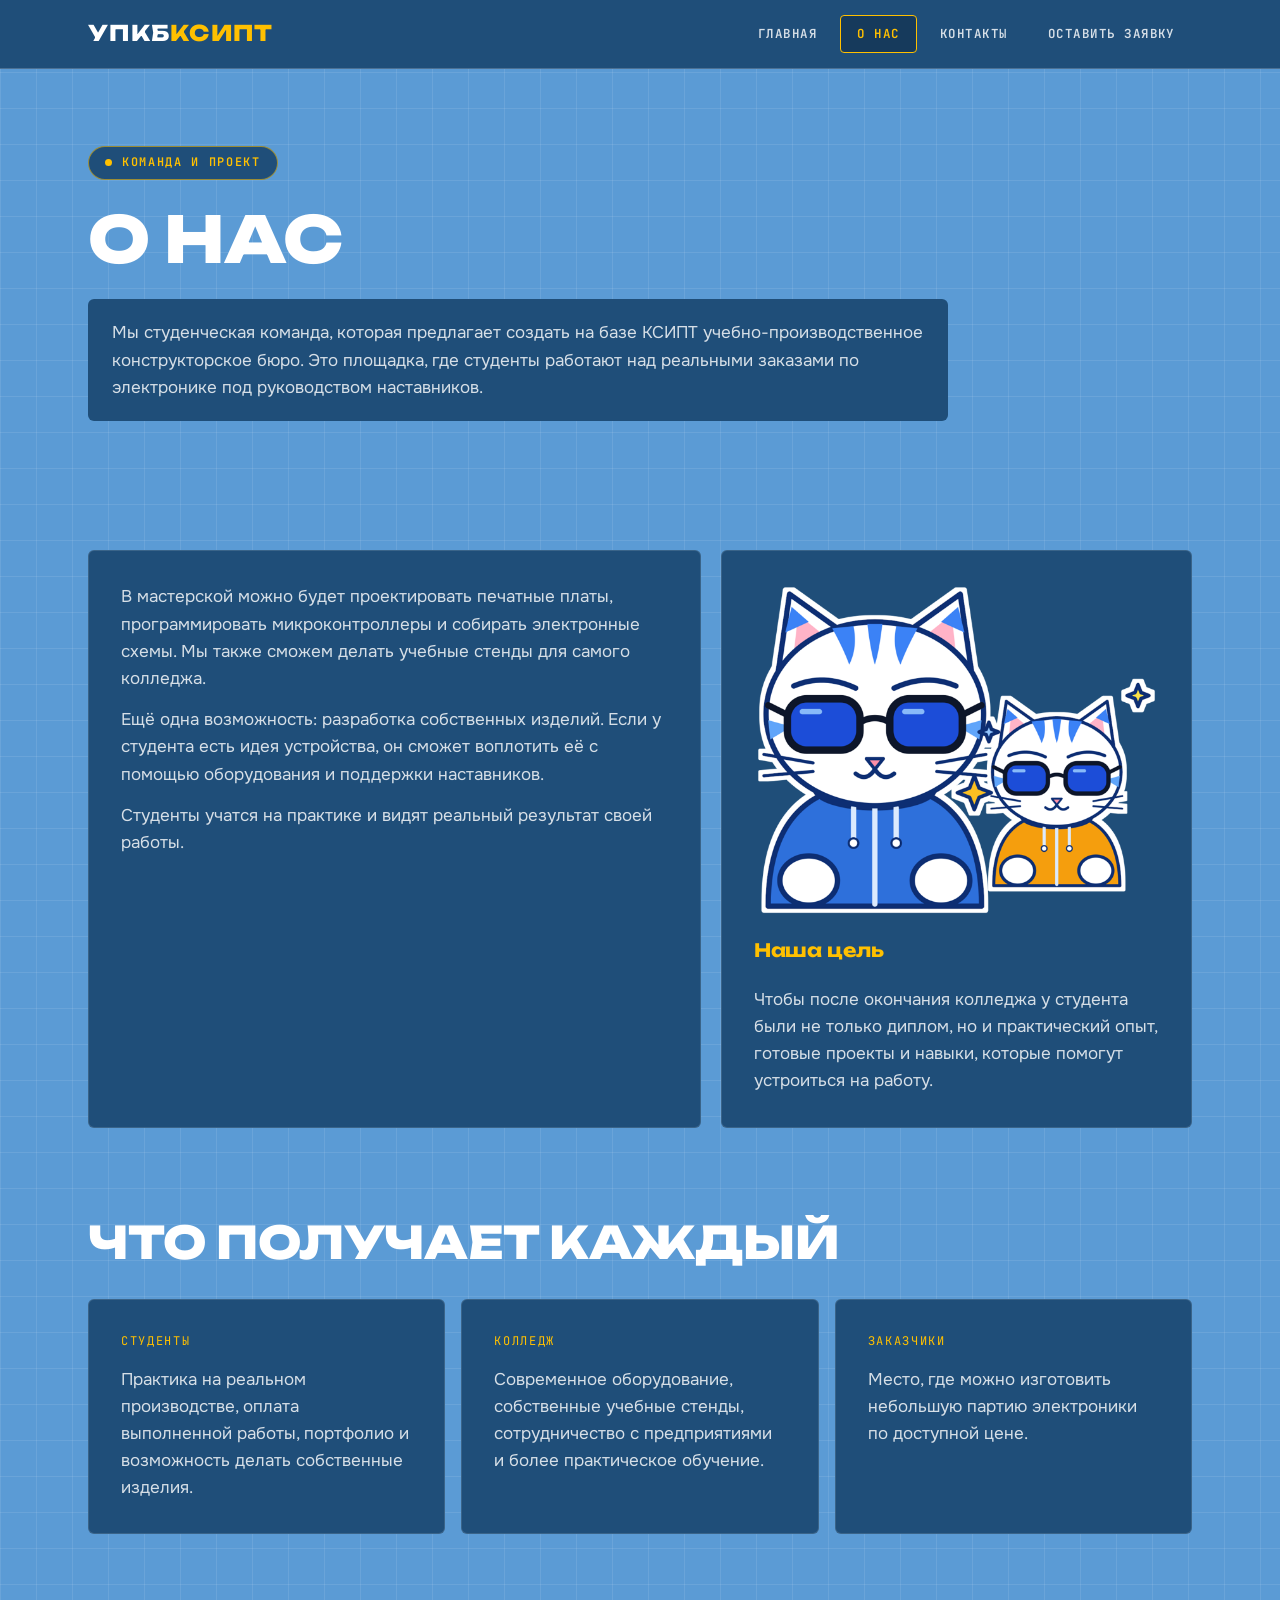
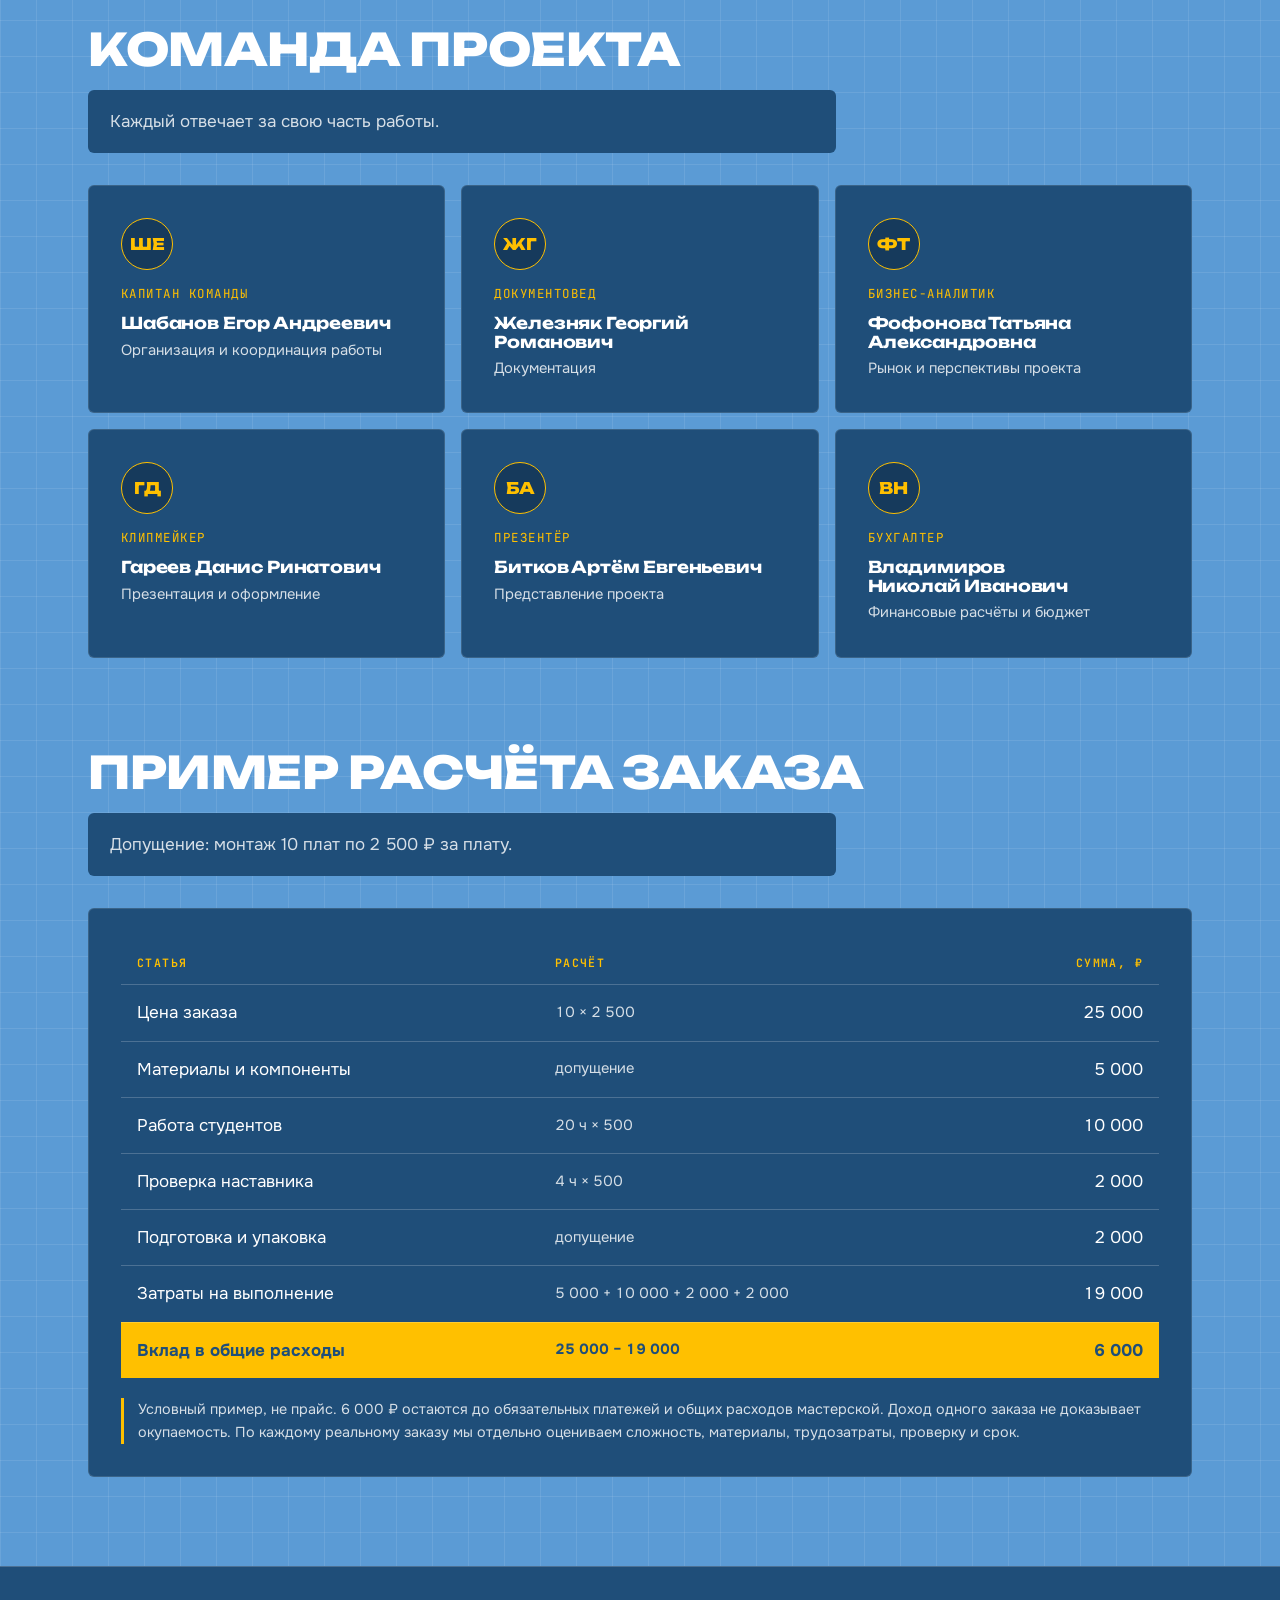
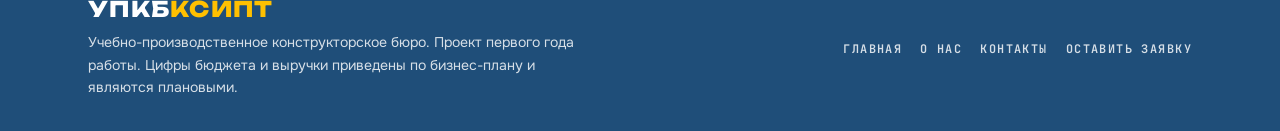
==== about.html @ 0b903f5f "maintrance" ====
<!doctype html>
<html lang="ru"><head><meta charset="utf-8"><meta name="viewport" content="width=device-width,initial-scale=1,viewport-fit=cover">
<title>О нас — УПКБ КСИПТ</title>
<meta name="description" content="Команда и цели учебно-производственного конструкторского бюро.">
<meta name="theme-color" content="#1F4E79">
<link rel="preconnect" href="https://fonts.googleapis.com"><link rel="preconnect" href="https://fonts.gstatic.com" crossorigin><link rel="stylesheet" href="https://fonts.googleapis.com/css2?family=JetBrains+Mono:wght@500;600;700&family=Onest:wght@400;500;600&family=Unbounded:wght@700;800&display=swap&subset=cyrillic">
<link rel="stylesheet" href="style.css">
</head><body>

<header class="site-header">
  <div class="wrap">
    <a class="logo" href="index.html" aria-label="УПКБ КСИПТ">УПКБ<span>КСИПТ</span></a>
    <button class="menu-btn" type="button" aria-expanded="false" aria-controls="nav">Меню</button>
    <nav class="nav" id="nav" aria-label="Основное меню">
      <a href="index.html">Главная</a><a href="about.html" aria-current="page">О нас</a><a href="contacts.html">Контакты</a><a href="apply.html">Оставить заявку</a>
    </nav>
  </div>
</header>
<main>
<section class="page-head"><div class="wrap"><div class="stack">
  <span class="tag">Команда и проект</span><h1>О нас</h1><p>Мы студенческая команда, которая предлагает создать на базе КСИПТ учебно-производственное конструкторское бюро. Это площадка, где студенты работают над реальными заказами по электронике под руководством наставников.</p></div></div></section>

<section class="section"><div class="wrap"><div class="split">
  <div class="panel prose"><p>В мастерской можно будет проектировать печатные платы, программировать микроконтроллеры и собирать электронные схемы. Мы также сможем делать учебные стенды для самого колледжа.</p><p>Ещё одна возможность: разработка собственных изделий. Если у студента есть идея устройства, он сможет воплотить её с помощью оборудования и поддержки наставников.</p><p>Студенты учатся на практике и видят реальный результат своей работы.</p></div>
  <div class="panel stack"><img src="assets/img/cat-team.png" alt="Два котика — команда" loading="lazy" decoding="async"><h3 class="gold">Наша цель</h3><p>Чтобы после окончания колледжа у студента были не только диплом, но и практический опыт, готовые проекты и навыки, которые помогут устроиться на работу.</p></div>
</div></div></section>


<section class="section" id="benefits">
  <div class="wrap">
    <div class="sec-head"><h2>Что получает каждый</h2></div>
    <div class="grid4 grid3">
  <article class="panel card"><span class="idx">СТУДЕНТЫ</span><p>Практика на реальном производстве, оплата выполненной работы, портфолио и возможность делать собственные изделия.</p></article>
  <article class="panel card"><span class="idx">КОЛЛЕДЖ</span><p>Современное оборудование, собственные учебные стенды, сотрудничество с предприятиями и более практическое обучение.</p></article>
  <article class="panel card"><span class="idx">ЗАКАЗЧИКИ</span><p>Место, где можно изготовить небольшую партию электроники по доступной цене.</p></article></div>
  </div>
</section>


<section class="section" id="team">
  <div class="wrap">
    <div class="sec-head"><h2>Команда проекта</h2><p>Каждый отвечает за свою часть работы.</p></div>
    <div class="team">
  <article class="panel member"><div class="avatar" aria-hidden="true">ШЕ</div><span class="mono role">Капитан команды</span><h3>Шабанов Егор Андреевич</h3><p>Организация и координация работы</p></article>
  <article class="panel member"><div class="avatar" aria-hidden="true">ЖГ</div><span class="mono role">Документовед</span><h3>Железняк Георгий Романович</h3><p>Документация</p></article>
  <article class="panel member"><div class="avatar" aria-hidden="true">ФТ</div><span class="mono role">Бизнес-аналитик</span><h3>Фофонова Татьяна Александровна</h3><p>Рынок и перспективы проекта</p></article>
  <article class="panel member"><div class="avatar" aria-hidden="true">ГД</div><span class="mono role">Клипмейкер</span><h3>Гареев Данис Ринатович</h3><p>Презентация и оформление</p></article>
  <article class="panel member"><div class="avatar" aria-hidden="true">БА</div><span class="mono role">Презентёр</span><h3>Битков Артём Евгеньевич</h3><p>Представление проекта</p></article>
  <article class="panel member"><div class="avatar" aria-hidden="true">ВН</div><span class="mono role">Бухгалтер</span><h3>Владимиров Николай Иванович</h3><p>Финансовые расчёты и бюджет</p></article></div>
  </div>
</section>


<section class="section" id="calc">
  <div class="wrap">
    <div class="sec-head"><h2>Пример расчёта заказа</h2><p>Допущение: монтаж 10 плат по 2 500 ₽ за плату.</p></div>
    
  <div class="panel">
    <div class="table-wrap"><table>
      <thead><tr><th>Статья</th><th>Расчёт</th><th>Сумма, ₽</th></tr></thead>
      <tbody><tr><td>Цена заказа</td><td>10 × 2 500</td><td>25 000</td></tr><tr><td>Материалы и компоненты</td><td>допущение</td><td>5 000</td></tr><tr><td>Работа студентов</td><td>20 ч × 500</td><td>10 000</td></tr><tr><td>Проверка наставника</td><td>4 ч × 500</td><td>2 000</td></tr><tr><td>Подготовка и упаковка</td><td>допущение</td><td>2 000</td></tr><tr><td>Затраты на выполнение</td><td>5 000 + 10 000 + 2 000 + 2 000</td><td>19 000</td></tr>
      <tr class="sum"><td>Вклад в общие расходы</td><td>25 000 − 19 000</td><td>6 000</td></tr></tbody>
    </table></div>
    <p class="note" style="margin-top:20px">Условный пример, не прайс. 6 000 ₽ остаются до обязательных платежей и общих расходов мастерской. Доход одного заказа не доказывает окупаемость. По каждому реальному заказу мы отдельно оцениваем сложность, материалы, трудозатраты, проверку и срок.</p>
  </div>
  </div>
</section>
</main>
<footer class="site-footer">
  <div class="wrap">
    <div class="stack" style="gap:10px">
      <a class="logo" href="index.html">УПКБ<span>КСИПТ</span></a>
      <p>Учебно-производственное конструкторское бюро. Проект первого года работы. Цифры бюджета и выручки приведены по бизнес-плану и являются плановыми.</p>
    </div>
    <nav aria-label="Меню в подвале"><a href="index.html">Главная</a><a href="about.html">О нас</a><a href="contacts.html">Контакты</a><a href="apply.html">Оставить заявку</a></nav>
  </div>
</footer>
<script src="main.js" defer></script>
</body></html>
---- style.css ----
/* Layout: «монтажная плата» — голубое поле с сеткой дорожек, тёмно-синие панели-блоки, жёлтые цифры и тезисы */
:root {
  --bg: #5B9BD5;
  --panel: #1F4E79;
  --panel-deep: #163a5c;
  --text: #FFFFFF;
  --accent: #FFC000;
  --line: rgba(255, 255, 255, 0.2);
  --trace: rgba(255, 255, 255, 0.09);
  --soft: rgba(255, 255, 255, 0.82);
  --font-display: "Unbounded", "Arial Black", system-ui, sans-serif;
  --font-body: "Onest", system-ui, -apple-system, "Segoe UI", Arial, sans-serif;
  --font-mono: "JetBrains Mono", ui-monospace, "SFMono-Regular", Consolas, monospace;
  --gutter: clamp(16px, 4vw, 48px);
  --radius: 6px;
  color-scheme: light;
}

* { box-sizing: border-box; }
html { scroll-behavior: smooth; }
body {
  margin: 0;
  background-color: var(--bg);
  background-image:
    linear-gradient(var(--trace) 1px, transparent 1px),
    linear-gradient(90deg, var(--trace) 1px, transparent 1px);
  background-size: 36px 36px;
  color: var(--text);
  font: 400 17px/1.6 var(--font-body);
  -webkit-font-smoothing: antialiased;
}
img { max-width: 100%; display: block; }
a { color: inherit; }
h1, h2, h3, p { margin: 0; }
h1, h2, h3 { font-family: var(--font-display); text-wrap: balance; line-height: 1.12; letter-spacing: -0.01em; }
:focus-visible { outline: 3px solid var(--accent); outline-offset: 3px; }

.wrap { width: 100%; max-width: 1200px; margin-inline: auto; padding-inline: var(--gutter); }
.section { padding-block: clamp(48px, 7vw, 96px); }
.section + .section { padding-top: 0; }
.stack { display: flex; flex-direction: column; gap: 24px; min-width: 0; }

/* ---------- header ---------- */
.site-header {
  position: sticky; top: env(safe-area-inset-top, 0px); z-index: 50;
  background: var(--panel);
  border-bottom: 1px solid var(--line);
}
.site-header .wrap { display: flex; align-items: center; justify-content: space-between; gap: 16px; min-height: 68px; }
.logo { font: 800 1.35rem/1 var(--font-display); letter-spacing: 0.06em; text-decoration: none; white-space: nowrap; }
.logo span { color: var(--accent); }
.nav { display: flex; gap: 6px; align-items: center; }
.nav a {
  font: 600 0.78rem/1 var(--font-mono); letter-spacing: 0.12em; text-transform: uppercase;
  text-decoration: none; padding: 12px 16px; border: 1px solid transparent; border-radius: 4px;
  color: var(--soft); transition: background .15s, color .15s;
}
.nav a:hover { color: var(--text); background: rgba(255, 255, 255, 0.1); }
.nav a[aria-current="page"] { color: var(--accent); border-color: var(--accent); background: var(--panel-deep); }
.menu-btn {
  display: none; font: 600 0.78rem/1 var(--font-mono); letter-spacing: 0.12em; text-transform: uppercase;
  color: var(--text); background: transparent; border: 1px solid var(--line); border-radius: 4px; padding: 12px 14px; cursor: pointer;
}

/* ---------- shared bits ---------- */
.tag {
  display: inline-flex; align-items: center; gap: 10px; align-self: flex-start;
  font: 600 0.74rem/1 var(--font-mono); letter-spacing: 0.14em; text-transform: uppercase;
  color: var(--accent); background: var(--panel); border: 1px solid rgba(255, 192, 0, 0.55);
  padding: 10px 16px; border-radius: 999px;
}
.tag::before { content: ""; width: 7px; height: 7px; border-radius: 50%; background: var(--accent); }
.sec-head { display: flex; flex-direction: column; gap: 16px; margin-bottom: 32px; max-width: 820px; }
.sec-head h2 { font-size: clamp(1.7rem, 3.6vw, 2.8rem); font-weight: 800; text-transform: uppercase; }
.sec-head p { background: var(--panel); padding: 18px 22px; border-radius: var(--radius); color: var(--soft); max-width: 68ch; }
.panel { background: var(--panel); border: 1px solid rgba(255, 255, 255, 0.12); border-radius: var(--radius); padding: clamp(20px, 3vw, 32px); min-width: 0; }
.panel h3 { font-size: 1.15rem; font-weight: 700; }
.panel p { color: var(--soft); }
.gold { color: var(--accent); }
.num { font-family: var(--font-display); font-weight: 800; color: var(--accent); font-variant-numeric: tabular-nums; line-height: 1; }
.mono { font-family: var(--font-mono); font-size: 0.78rem; letter-spacing: 0.12em; text-transform: uppercase; }
.note { font-size: 0.9rem; color: var(--soft); border-left: 3px solid var(--accent); padding-left: 14px; }

.btn {
  display: inline-flex; align-items: center; justify-content: center;
  font: 700 0.8rem/1 var(--font-mono); letter-spacing: 0.14em; text-transform: uppercase; text-decoration: none;
  padding: 18px 26px; border-radius: 4px; border: 1px solid var(--accent); cursor: pointer;
  transition: transform .15s, background .15s, color .15s;
}
.btn-primary { background: var(--accent); color: var(--panel); }
.btn-primary:hover { transform: translateY(-2px); background: #ffd24d; }
.btn-ghost { background: var(--panel); color: var(--text); border-color: var(--line); }
.btn-ghost:hover { border-color: var(--accent); color: var(--accent); }
.btns { display: flex; flex-wrap: wrap; gap: 14px; }

/* ---------- hero ---------- */
.hero { position: relative; isolation: isolate; overflow: hidden; background: var(--panel); border-bottom: 1px solid var(--line); }
.hero::before {
  content: ""; position: absolute; inset: 0; z-index: -2;
  background: url("assets/img/hero.jpg") center / cover no-repeat;
  transform: scale(1.32); transform-origin: 0 55%;
}
.hero::after {
  content: ""; position: absolute; inset: 0; z-index: -1;
  background: linear-gradient(90deg, rgba(31, 78, 121, 0.96) 0%, rgba(31, 78, 121, 0.86) 34%, rgba(31, 78, 121, 0.15) 60%, rgba(31, 78, 121, 0) 100%);
}
.hero .wrap { padding-block: clamp(56px, 8vw, 110px); }
.hero-copy { display: flex; flex-direction: column; gap: 24px; max-width: 560px; min-width: 0; }
.hero h1 { font-size: clamp(2.3rem, 4.8vw, 4.1rem); font-weight: 800; text-transform: uppercase; }
.hero h1 em { display: block; font-style: normal; color: var(--accent); font-size: 0.72em; margin-top: 6px; }
.hero .lead { color: var(--soft); font-size: 1.04rem; }
.chips { display: flex; flex-wrap: wrap; gap: 8px; }
.chip { font: 600 0.72rem/1 var(--font-mono); letter-spacing: 0.1em; text-transform: uppercase; padding: 10px 14px; border: 1px solid var(--line); border-radius: 4px; background: rgba(22, 58, 92, 0.7); }
.chip:first-child { border-color: var(--accent); color: var(--accent); }
.hero .note { background: rgba(22, 58, 92, 0.75); padding: 10px 14px; }

/* ---------- facts ---------- */
.facts { display: grid; grid-template-columns: repeat(4, 1fr); gap: 16px; }
.fact { display: flex; flex-direction: column; gap: 10px; }
.fact .num { font-size: clamp(1.5rem, 2.6vw, 2.2rem); }
.fact .unit { font: 600 0.78rem var(--font-mono); letter-spacing: 0.12em; text-transform: uppercase; color: var(--accent); }
.fact p { font-size: 0.92rem; }

/* ---------- why ---------- */
.two { display: grid; grid-template-columns: 1fr 1fr; gap: 20px; }
.who { position: relative; display: flex; flex-direction: column; gap: 18px; }
.who .mono { color: var(--accent); }
.who ul, .list { list-style: none; margin: 0; padding: 0; display: flex; flex-direction: column; gap: 10px; }
.who li, .list li { position: relative; padding-left: 26px; color: var(--soft); }
.who li::before, .list li::before { content: ""; position: absolute; left: 0; top: 0.62em; width: 12px; height: 2px; background: var(--accent); }
.who img { position: absolute; right: 12px; top: 12px; width: 120px; opacity: 0.95; }
.who .big { font-size: clamp(1.8rem, 3.2vw, 2.6rem); }
.who .big-note { font-size: 0.85rem; color: var(--soft); margin-top: -8px; max-width: 28ch; }

/* ---------- cards grids ---------- */
.grid4 { display: grid; grid-template-columns: repeat(4, 1fr); gap: 16px; }
.card { display: flex; flex-direction: column; gap: 14px; }
.card img { width: 110px; height: 96px; object-fit: contain; object-position: left center; }
.card h3 { text-transform: uppercase; font-size: 1rem; }
.card .idx { font-family: var(--font-mono); font-size: 0.75rem; letter-spacing: 0.14em; color: var(--accent); }

/* ---------- base ---------- */
.split { display: grid; grid-template-columns: 1.3fr 1fr; gap: 20px; align-items: stretch; }
.split-form { grid-template-columns: 1.5fr 1fr; }
.grid3 { grid-template-columns: repeat(3, 1fr); }
.base-media { display: flex; flex-direction: column; gap: 16px; justify-content: space-between; }
.base-media img { width: min(220px, 100%); margin-inline: auto; }
.check { background: var(--accent); color: var(--panel); border-radius: var(--radius); padding: 18px 22px; font-weight: 600; }
.eq { display: flex; flex-wrap: wrap; gap: 8px; }
.eq span { font: 500 0.78rem var(--font-mono); padding: 8px 12px; border: 1px solid var(--line); border-radius: 4px; background: var(--panel-deep); }

/* ---------- timeline ---------- */
.months { display: grid; grid-template-columns: repeat(12, 1fr); gap: 4px; margin-bottom: 8px; }
.months span { height: 28px; border-radius: 3px; display: grid; place-items: center; font: 600 0.7rem var(--font-mono); }
.months .p1 { background: var(--panel); color: var(--soft); border: 1px solid var(--line); }
.months .p2 { background: #fff; color: var(--panel); }
.months .p3 { background: var(--accent); color: var(--panel); }
.months .p4 { background: var(--panel-deep); color: var(--accent); border: 1px solid var(--accent); }
.phases { display: grid; grid-template-columns: repeat(4, 1fr); gap: 16px; margin-top: 20px; }
.phase { display: flex; flex-direction: column; gap: 10px; border-top: 4px solid var(--line); }
.phase.p1 { border-top-color: #fff; } .phase.p2 { border-top-color: #fff; } .phase.p3 { border-top-color: var(--accent); } .phase.p4 { border-top-color: var(--accent); }
.phase .m { font: 700 0.78rem var(--font-mono); letter-spacing: 0.1em; text-transform: uppercase; color: var(--accent); }
.phase h3 { text-transform: uppercase; font-size: 1.05rem; }

/* ---------- budget ---------- */
.bar { display: flex; width: 100%; height: 56px; border-radius: 4px; overflow: hidden; gap: 4px; }
.bar > div { display: flex; align-items: center; padding-inline: 16px; font: 700 0.85rem var(--font-mono); white-space: nowrap; overflow: hidden; }
.bar .b1 { background: var(--accent); color: var(--panel); }
.bar .b2 { background: #fff; color: var(--panel); }
.legend { display: flex; flex-wrap: wrap; gap: 24px; }
.legend div { display: flex; align-items: center; gap: 10px; color: var(--soft); }
.legend i { width: 14px; height: 14px; border-radius: 3px; display: inline-block; }
.legend .b1 { background: var(--accent); } .legend .b2 { background: #fff; }
.total { font-size: clamp(2.1rem, 5vw, 3.8rem); }
.row-media { display: grid; grid-template-columns: 1fr auto; gap: 24px; align-items: center; }
.row-media img { width: clamp(120px, 18vw, 200px); }

/* ---------- closing ---------- */
.closing { display: grid; grid-template-columns: 1.4fr 1fr; gap: 24px; align-items: center; }
.closing h2 { font-size: clamp(1.5rem, 3vw, 2.3rem); text-transform: uppercase; }
.trio { display: grid; grid-template-columns: repeat(3, 1fr); gap: 12px; margin-block: 8px; }
.trio b { display: block; color: var(--accent); font: 700 0.78rem var(--font-mono); letter-spacing: 0.12em; text-transform: uppercase; margin-bottom: 6px; }
.closing img { width: min(240px, 60%); margin-inline: auto; }

/* ---------- inner pages ---------- */
.page-head { padding-block: clamp(40px, 6vw, 80px) 40px; }
.page-head .stack { max-width: 860px; }
.page-head h1 { font-size: clamp(2.2rem, 5vw, 4rem); font-weight: 800; text-transform: uppercase; }
.page-head p { background: var(--panel); padding: 20px 24px; border-radius: var(--radius); color: var(--soft); }
.prose { display: flex; flex-direction: column; gap: 14px; }
.team { display: grid; grid-template-columns: repeat(3, 1fr); gap: 16px; }
.member { display: flex; flex-direction: column; gap: 6px; }
.member .role { color: var(--accent); }
.member h3 { font-size: 1.02rem; margin-top: 4px; }
.member p { font-size: 0.92rem; }
.avatar { width: 52px; height: 52px; border-radius: 50%; background: var(--panel-deep); border: 1px solid var(--accent); display: grid; place-items: center; font: 800 1rem var(--font-display); color: var(--accent); margin-bottom: 8px; }
.table-wrap { overflow-x: auto; }
table { width: 100%; border-collapse: collapse; min-width: 520px; font-variant-numeric: tabular-nums; }
th, td { text-align: left; padding: 14px 16px; border-bottom: 1px solid var(--line); }
th { font: 600 0.72rem var(--font-mono); letter-spacing: 0.12em; text-transform: uppercase; color: var(--accent); }
td:last-child, th:last-child { text-align: right; }
td:nth-child(2) { color: var(--soft); font-size: 0.92rem; }
tr.sum td { background: var(--accent); color: var(--panel); font-weight: 700; border-bottom: 0; }
tr.sum td:nth-child(2) { color: var(--panel); }

/* ---------- contacts / form ---------- */
.contact-grid { display: grid; grid-template-columns: 1fr 1fr; gap: 20px; }
.form { display: grid; grid-template-columns: 1fr 1fr; gap: 18px; }
.field { display: flex; flex-direction: column; gap: 8px; min-width: 0; }
.field.full { grid-column: 1 / -1; }
.field label { font: 600 0.74rem var(--font-mono); letter-spacing: 0.12em; text-transform: uppercase; color: var(--accent); }
.field input, .field select, .field textarea {
  font: 400 1rem var(--font-body); color: var(--text); background: var(--panel-deep);
  border: 1px solid var(--line); border-radius: 4px; padding: 14px 16px; width: 100%;
}
.field textarea { min-height: 140px; resize: vertical; }
.field input::placeholder, .field textarea::placeholder { color: rgba(255, 255, 255, 0.5); }
.field input:focus, .field select:focus, .field textarea:focus { outline: none; border-color: var(--accent); box-shadow: 0 0 0 3px rgba(255, 192, 0, 0.3); }
.field .err { color: #ffd2d2; font-size: 0.85rem; min-height: 1em; }
.field.bad input, .field.bad textarea, .field.bad select { border-color: #ff8a8a; }
.form-status { grid-column: 1 / -1; padding: 16px 18px; border-radius: 4px; background: var(--accent); color: var(--panel); font-weight: 600; }
.steps { counter-reset: s; display: flex; flex-direction: column; gap: 12px; list-style: none; margin: 0; padding: 0; }
.steps li { counter-increment: s; display: flex; gap: 14px; align-items: center; }
.steps li::before { content: counter(s); flex: none; width: 34px; height: 34px; border-radius: 50%; background: var(--accent); color: var(--panel); display: grid; place-items: center; font: 800 0.85rem var(--font-display); }
.hp { position: absolute; left: -9999px; }

/* ---------- footer ---------- */
.site-footer { background: var(--panel); border-top: 1px solid var(--line); padding-block: 32px; }
.site-footer .wrap { display: flex; flex-wrap: wrap; justify-content: space-between; gap: 20px; align-items: center; }
.site-footer p { color: var(--soft); font-size: 0.88rem; max-width: 56ch; }
.site-footer nav { display: flex; flex-wrap: wrap; gap: 18px; }
.site-footer nav a { font: 600 0.74rem var(--font-mono); letter-spacing: 0.12em; text-transform: uppercase; text-decoration: none; color: var(--soft); }
.site-footer nav a:hover { color: var(--accent); }

/* ---------- responsive ---------- */
@media (max-width: 980px) {
  .grid4, .facts, .phases { grid-template-columns: repeat(2, 1fr); }
  .team { grid-template-columns: repeat(2, 1fr); }
  .split, .split-form, .closing, .contact-grid { grid-template-columns: 1fr; }
  .grid3 { grid-template-columns: 1fr; }
}
@media (max-width: 820px) {
  .menu-btn { display: inline-flex; }
  .nav { display: none; position: absolute; top: 100%; left: 0; right: 0; flex-direction: column; align-items: stretch; background: var(--panel); border-bottom: 1px solid var(--line); padding: 12px var(--gutter) 18px; }
  .nav.open { display: flex; }
  .nav a { padding: 16px; }
  .hero::before { inset: 0 0 auto 0; height: 62vw; min-height: 240px; transform: none; background-position: 38% center; }
  .hero::after { inset: 0 0 auto 0; height: calc(62vw + 1px); min-height: 241px; background: linear-gradient(180deg, rgba(31, 78, 121, 0) 55%, var(--panel) 100%); }
  .hero .wrap { padding-top: calc(max(62vw, 240px) + 20px); padding-bottom: 40px; }
}
@media (max-width: 640px) {
  body { font-size: 16px; }
  .two, .form, .trio { grid-template-columns: 1fr; }
  .grid4, .facts, .phases, .team { grid-template-columns: 1fr; }
  .row-media { grid-template-columns: 1fr; }
  .who img { width: 84px; }
  .months span { font-size: 0.6rem; height: 24px; }
  .btn { width: 100%; }
}
@media (prefers-reduced-motion: reduce) {
  html { scroll-behavior: auto; }
  * { transition: none !important; }
}
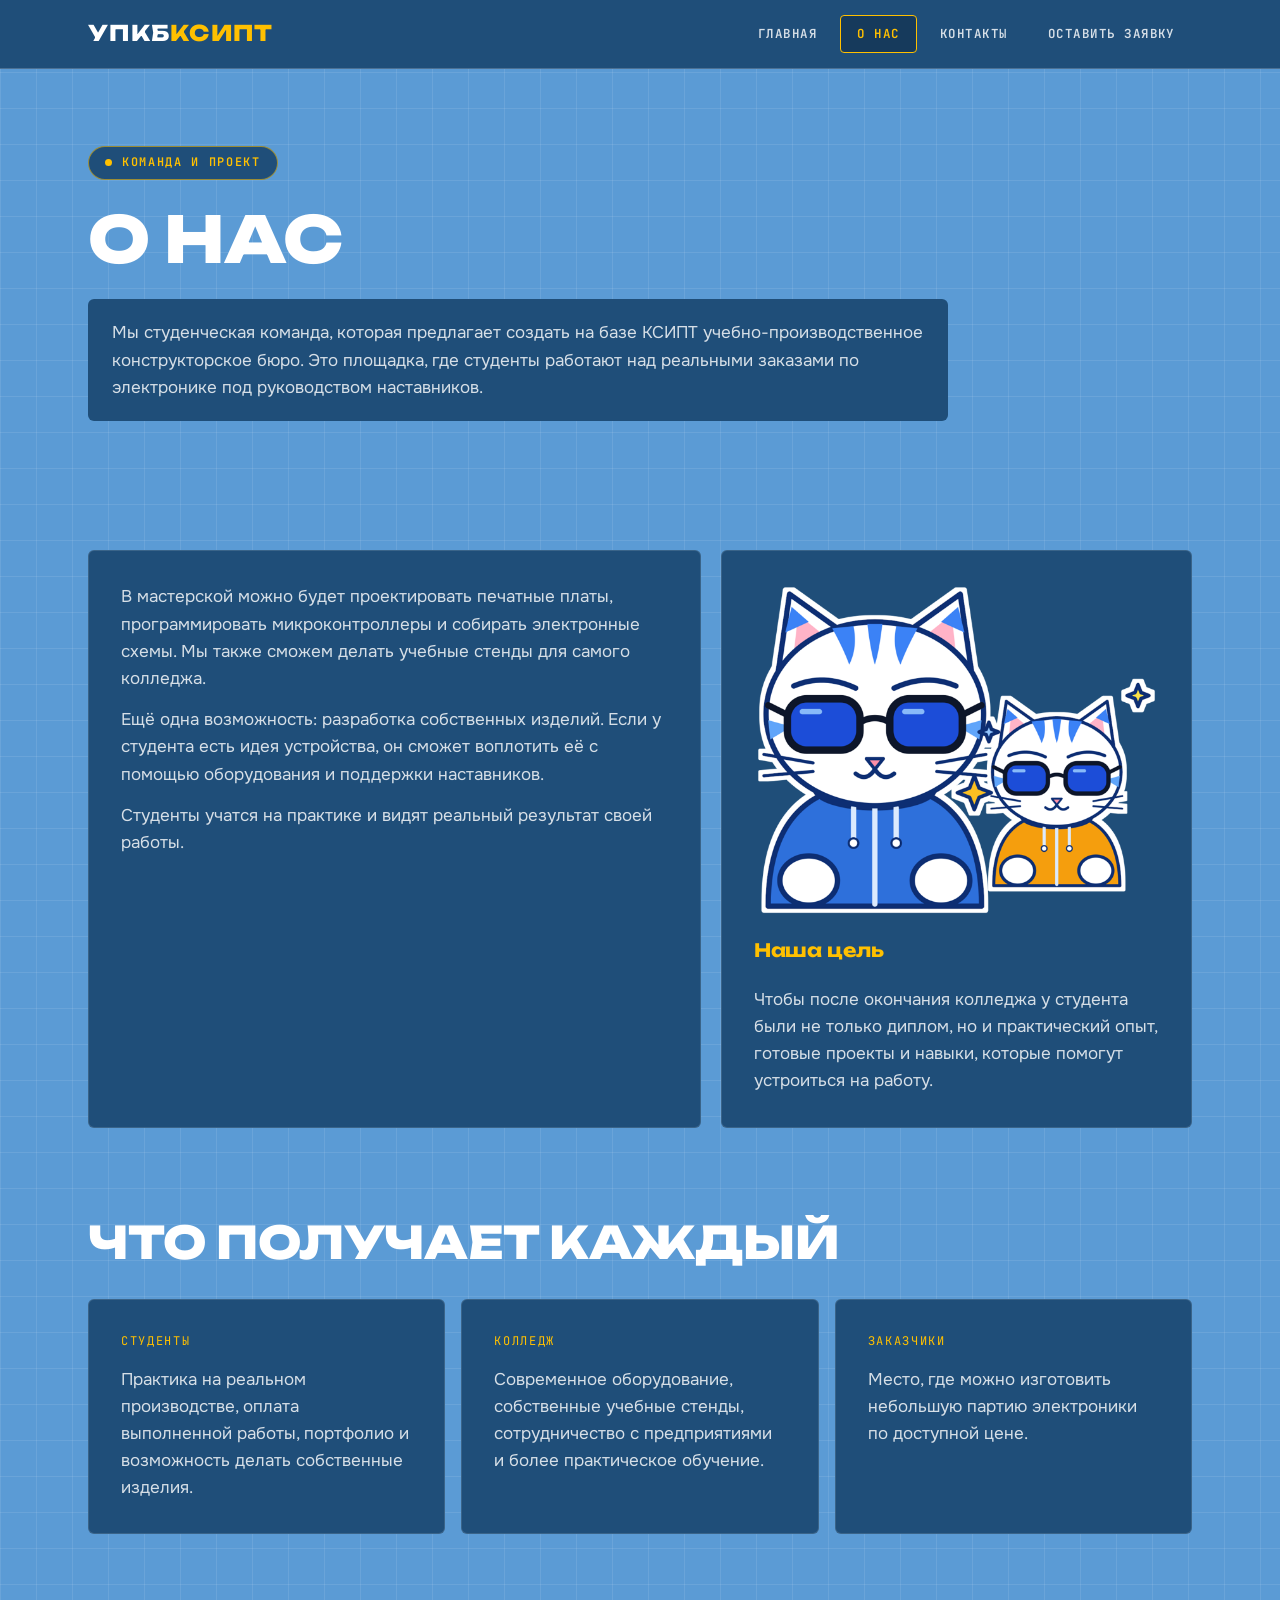
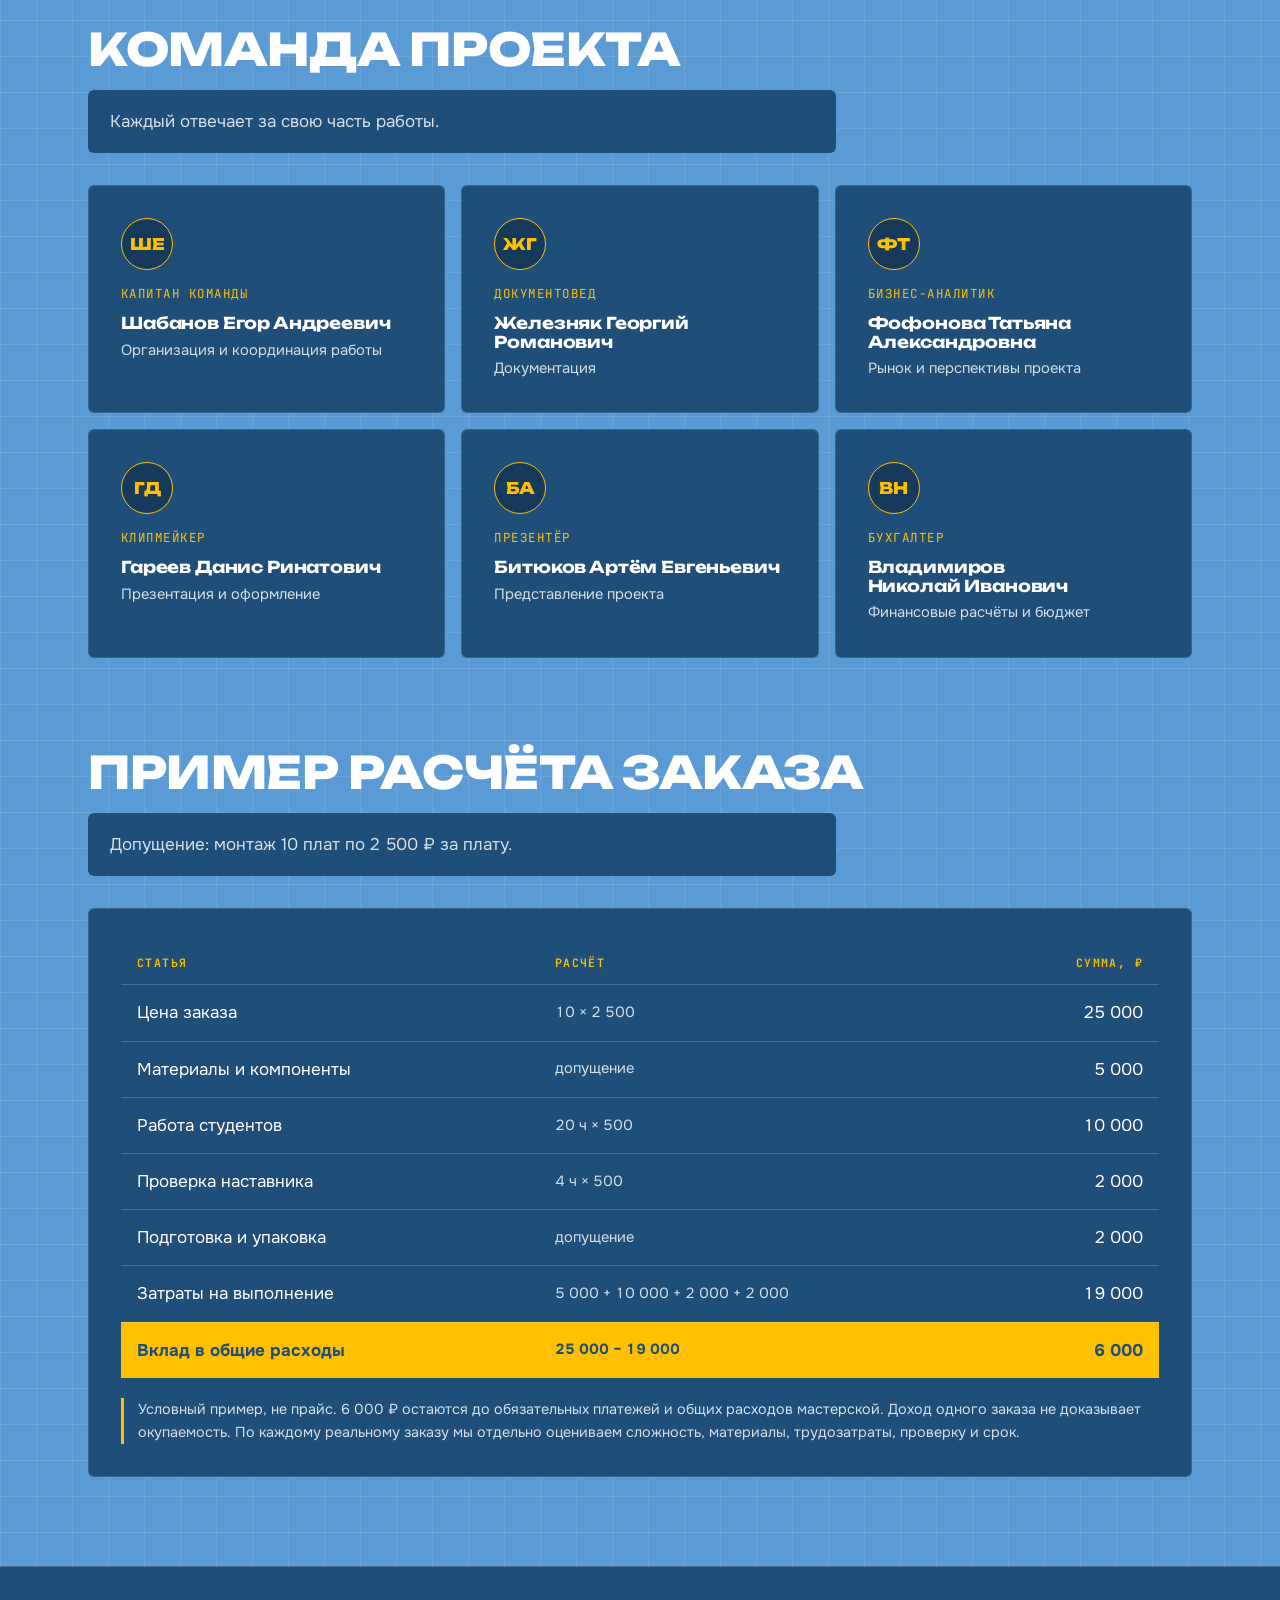
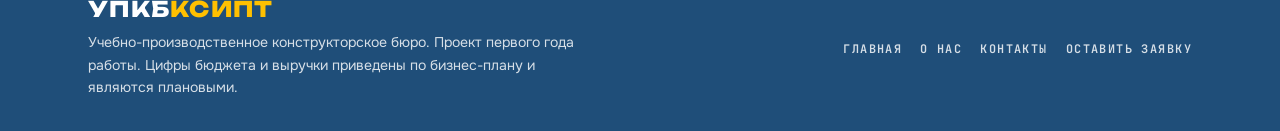
==== commit 16cdcb30: "update" ====
--- a/about.html
+++ b/about.html
@@ -45,7 +45,7 @@
   <article class="panel member"><div class="avatar" aria-hidden="true">ЖГ</div><span class="mono role">Документовед</span><h3>Железняк Георгий Романович</h3><p>Документация</p></article>
   <article class="panel member"><div class="avatar" aria-hidden="true">ФТ</div><span class="mono role">Бизнес-аналитик</span><h3>Фофонова Татьяна Александровна</h3><p>Рынок и перспективы проекта</p></article>
   <article class="panel member"><div class="avatar" aria-hidden="true">ГД</div><span class="mono role">Клипмейкер</span><h3>Гареев Данис Ринатович</h3><p>Презентация и оформление</p></article>
-  <article class="panel member"><div class="avatar" aria-hidden="true">БА</div><span class="mono role">Презентёр</span><h3>Битков Артём Евгеньевич</h3><p>Представление проекта</p></article>
+  <article class="panel member"><div class="avatar" aria-hidden="true">БА</div><span class="mono role">Презентёр</span><h3>Битюков Артём Евгеньевич</h3><p>Представление проекта</p></article>
   <article class="panel member"><div class="avatar" aria-hidden="true">ВН</div><span class="mono role">Бухгалтер</span><h3>Владимиров Николай Иванович</h3><p>Финансовые расчёты и бюджет</p></article></div>
   </div>
 </section>
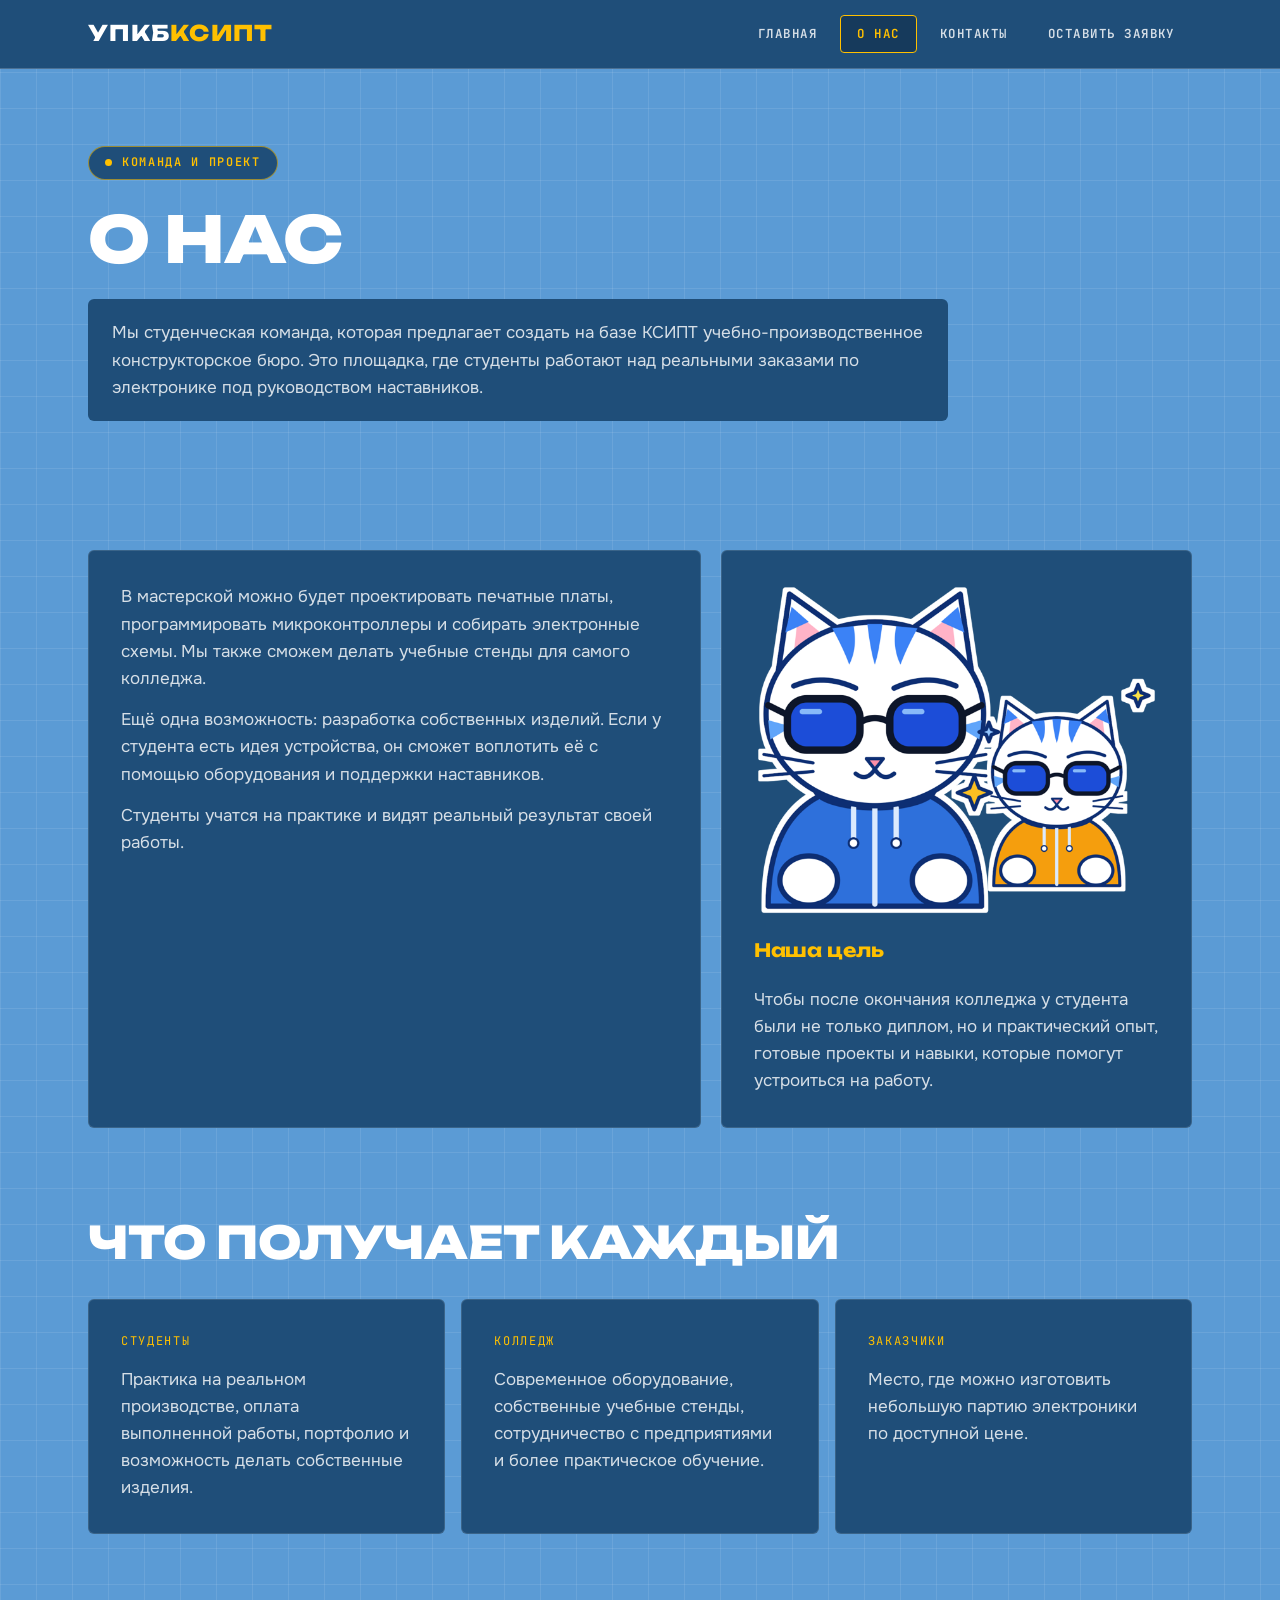
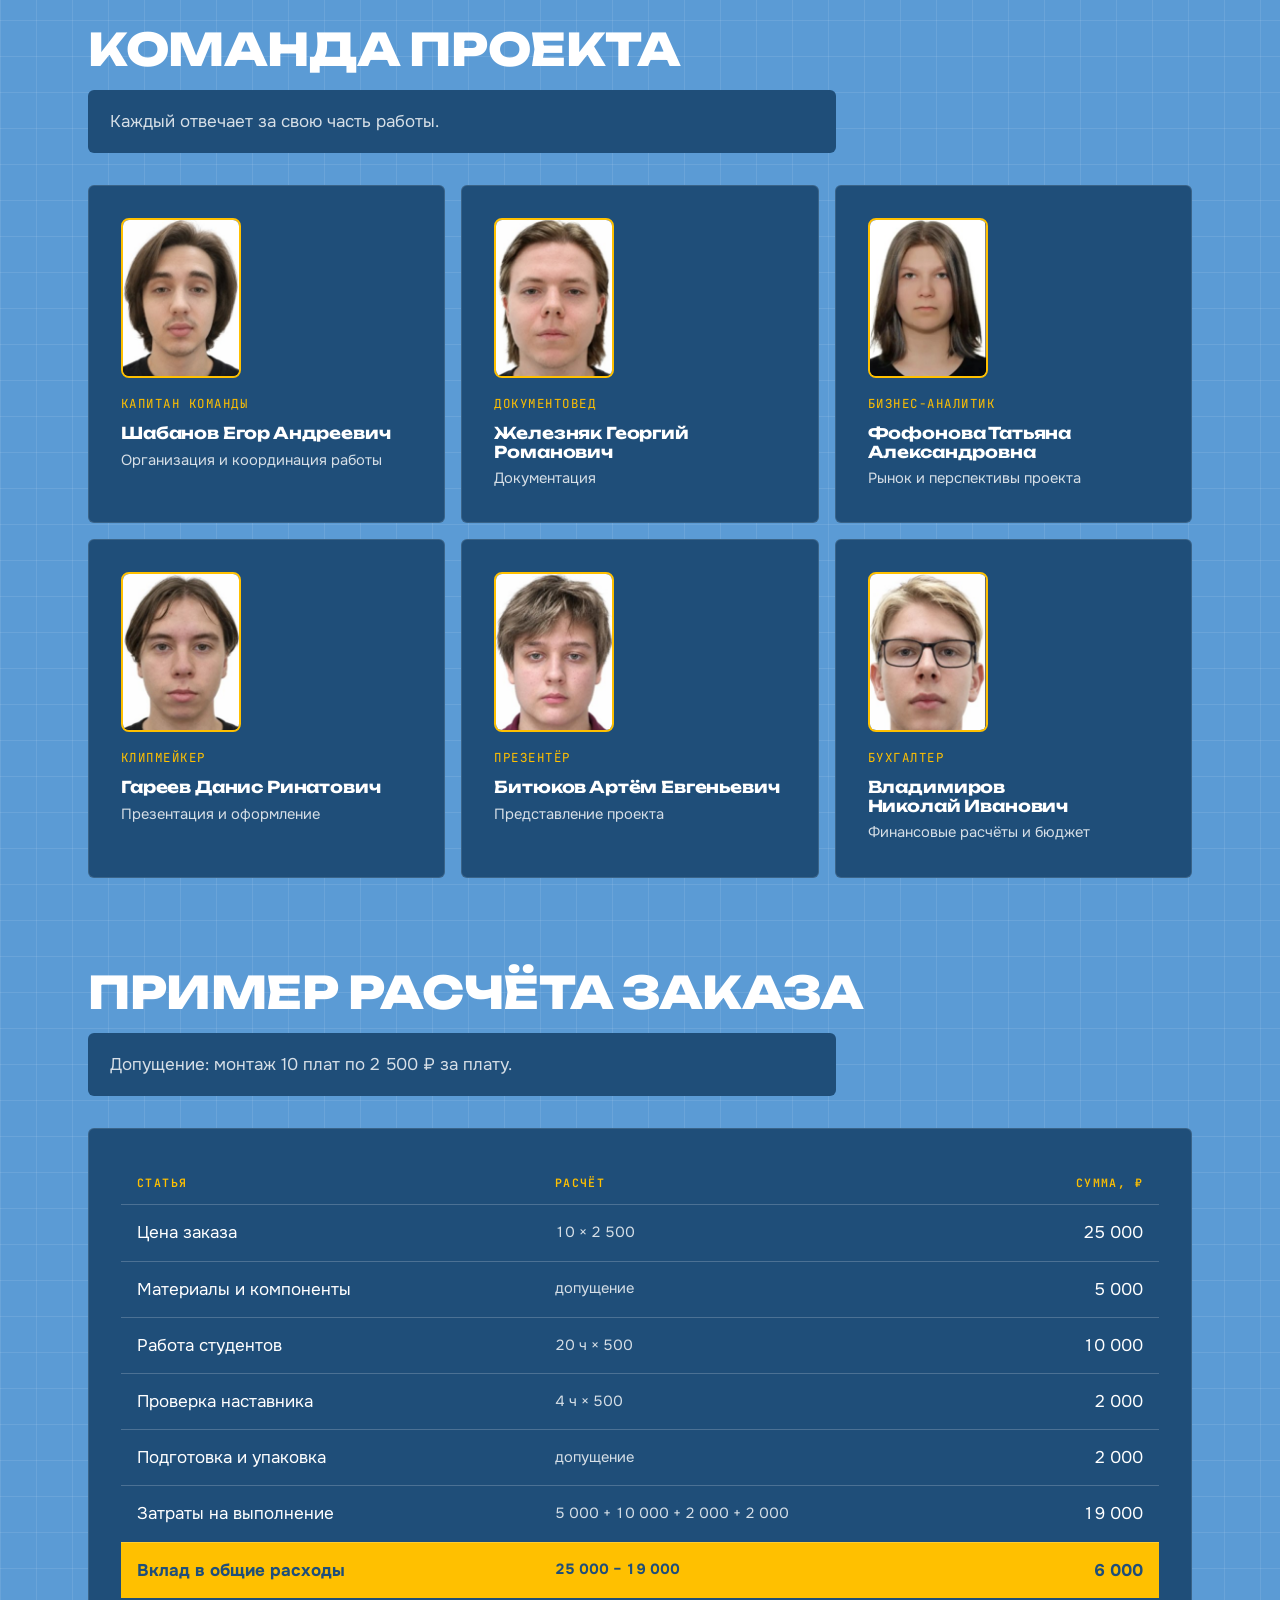
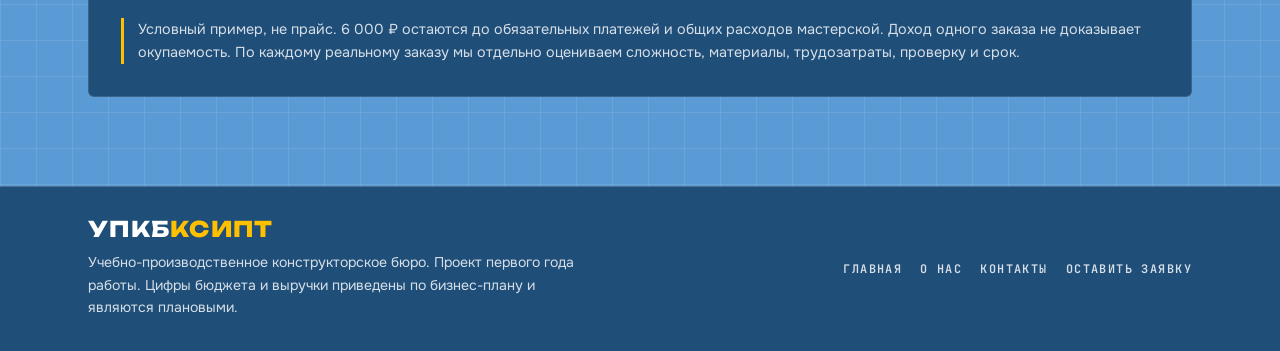
==== commit fa28e944: "update1" ====
--- a/about.html
+++ b/about.html
@@ -41,12 +41,12 @@
   <div class="wrap">
     <div class="sec-head"><h2>Команда проекта</h2><p>Каждый отвечает за свою часть работы.</p></div>
     <div class="team">
-  <article class="panel member"><div class="avatar" aria-hidden="true">ШЕ</div><span class="mono role">Капитан команды</span><h3>Шабанов Егор Андреевич</h3><p>Организация и координация работы</p></article>
-  <article class="panel member"><div class="avatar" aria-hidden="true">ЖГ</div><span class="mono role">Документовед</span><h3>Железняк Георгий Романович</h3><p>Документация</p></article>
-  <article class="panel member"><div class="avatar" aria-hidden="true">ФТ</div><span class="mono role">Бизнес-аналитик</span><h3>Фофонова Татьяна Александровна</h3><p>Рынок и перспективы проекта</p></article>
-  <article class="panel member"><div class="avatar" aria-hidden="true">ГД</div><span class="mono role">Клипмейкер</span><h3>Гареев Данис Ринатович</h3><p>Презентация и оформление</p></article>
-  <article class="panel member"><div class="avatar" aria-hidden="true">БА</div><span class="mono role">Презентёр</span><h3>Битюков Артём Евгеньевич</h3><p>Представление проекта</p></article>
-  <article class="panel member"><div class="avatar" aria-hidden="true">ВН</div><span class="mono role">Бухгалтер</span><h3>Владимиров Николай Иванович</h3><p>Финансовые расчёты и бюджет</p></article></div>
+  <article class="panel member"><img class="avatar-photo" src="assets/img/team/1.jpg" alt="Шабанов Егор Андреевич" width="120" height="160" loading="lazy"><span class="mono role">Капитан команды</span><h3>Шабанов Егор Андреевич</h3><p>Организация и координация работы</p></article>
+  <article class="panel member"><img class="avatar-photo" src="assets/img/team/2.jpg" alt="Железняк Георгий Романович" width="120" height="160" loading="lazy"><span class="mono role">Документовед</span><h3>Железняк Георгий Романович</h3><p>Документация</p></article>
+  <article class="panel member"><img class="avatar-photo" src="assets/img/team/3.jpg" alt="Фофонова Татьяна Александровна" width="120" height="160" loading="lazy"><span class="mono role">Бизнес-аналитик</span><h3>Фофонова Татьяна Александровна</h3><p>Рынок и перспективы проекта</p></article>
+  <article class="panel member"><img class="avatar-photo" src="assets/img/team/4.jpg" alt="Гареев Данис Ринатович" width="120" height="160" loading="lazy"><span class="mono role">Клипмейкер</span><h3>Гареев Данис Ринатович</h3><p>Презентация и оформление</p></article>
+  <article class="panel member"><img class="avatar-photo" src="assets/img/team/5.jpg" alt="Битюков Артём Евгеньевич" width="120" height="160" loading="lazy"><span class="mono role">Презентёр</span><h3>Битюков Артём Евгеньевич</h3><p>Представление проекта</p></article>
+  <article class="panel member"><img class="avatar-photo" src="assets/img/team/6.jpg" alt="Владимиров Николай Иванович" width="120" height="160" loading="lazy"><span class="mono role">Бухгалтер</span><h3>Владимиров Николай Иванович</h3><p>Финансовые расчёты и бюджет</p></article></div>
   </div>
 </section>
 
--- a/style.css
+++ b/style.css
@@ -261,3 +261,5 @@
   html { scroll-behavior: auto; }
   * { transition: none !important; }
 }
+
+.avatar-photo { width: 120px; height: 160px; border-radius: 8px; object-fit: cover; object-position: center top; border: 2px solid var(--accent); background: var(--panel-deep); margin-bottom: 10px; }
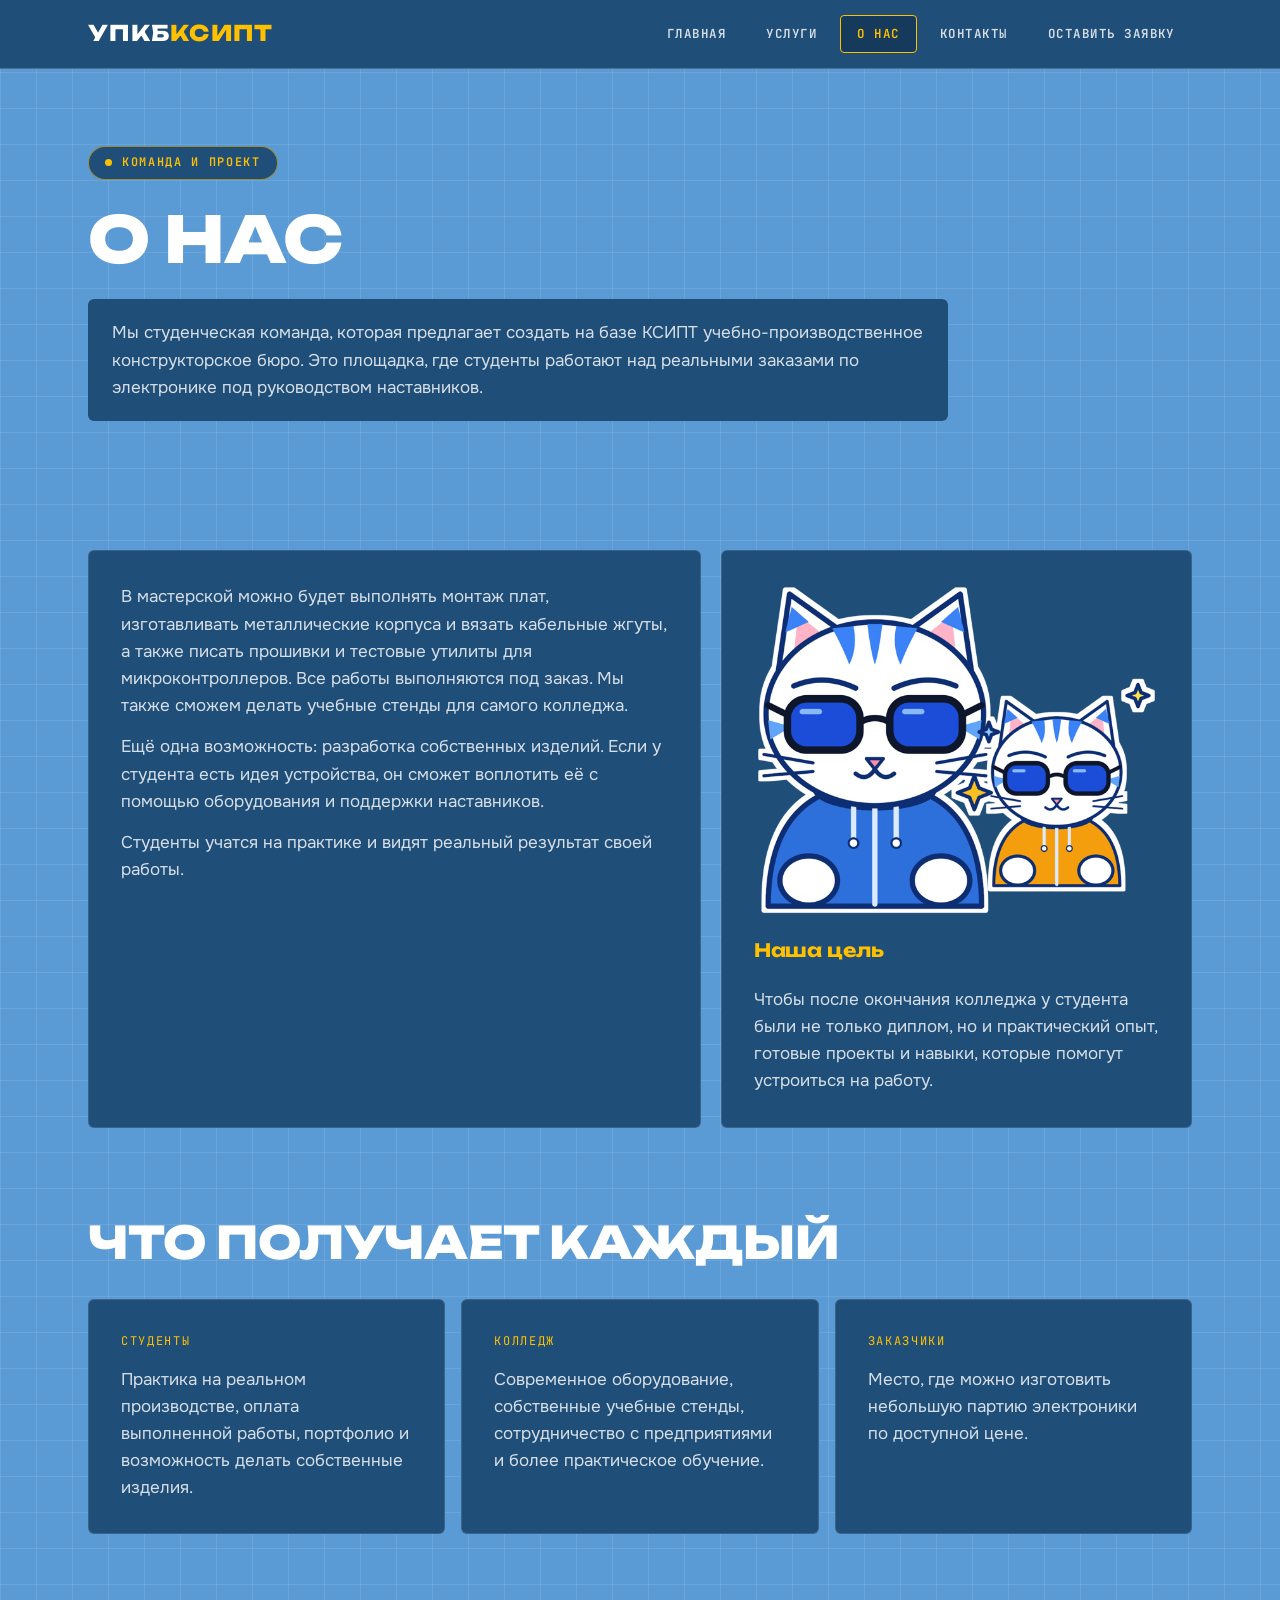
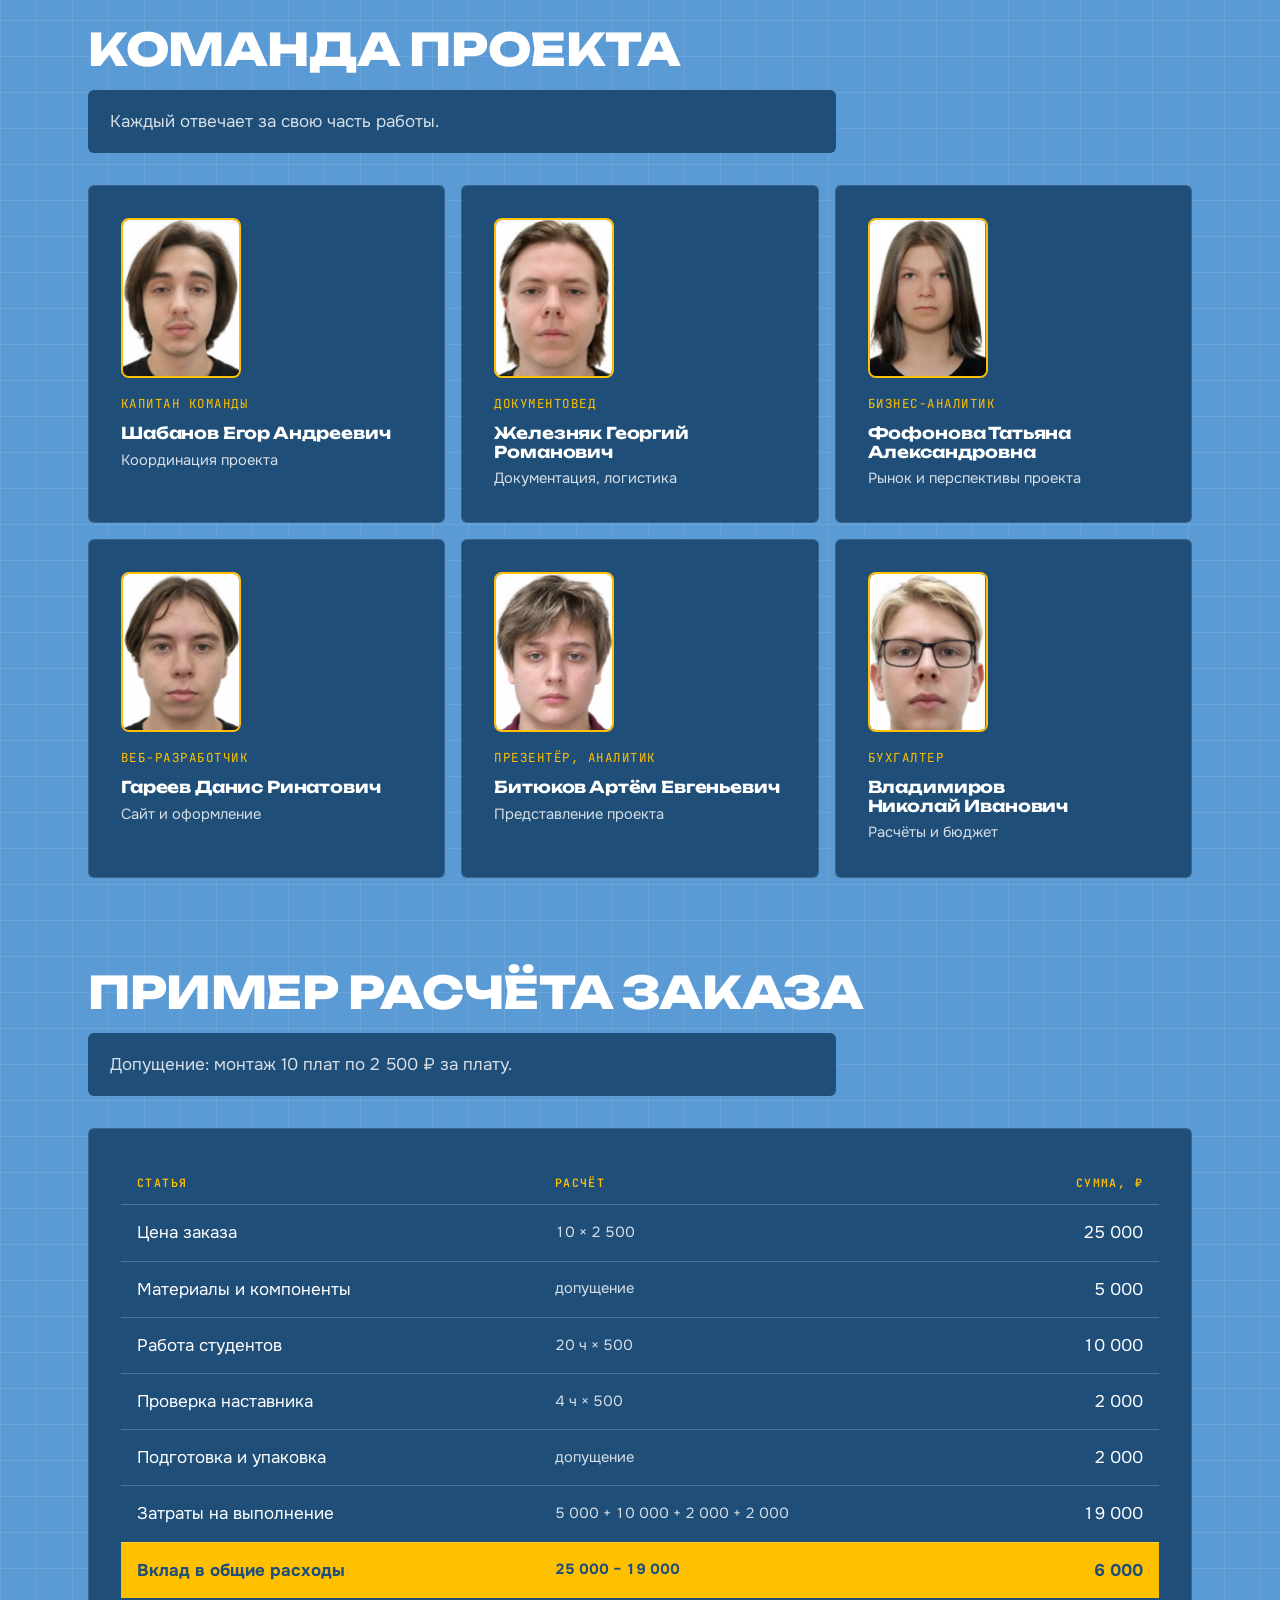
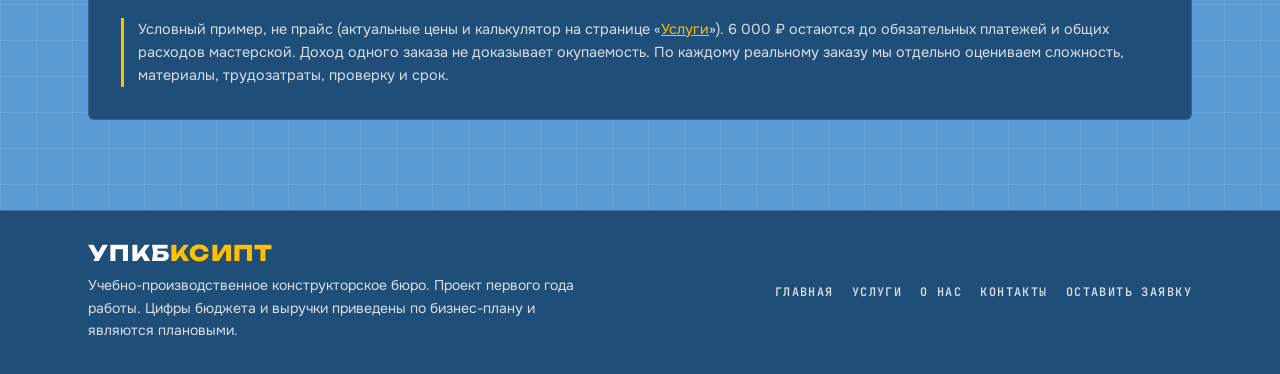
==== commit d95ca844: "Add files via upload" ====
--- a/about.html
+++ b/about.html
@@ -12,7 +12,7 @@
     <a class="logo" href="index.html" aria-label="УПКБ КСИПТ">УПКБ<span>КСИПТ</span></a>
     <button class="menu-btn" type="button" aria-expanded="false" aria-controls="nav">Меню</button>
     <nav class="nav" id="nav" aria-label="Основное меню">
-      <a href="index.html">Главная</a><a href="about.html" aria-current="page">О нас</a><a href="contacts.html">Контакты</a><a href="apply.html">Оставить заявку</a>
+      <a href="index.html">Главная</a><a href="services.html">Услуги</a><a href="about.html" aria-current="page">О нас</a><a href="contacts.html">Контакты</a><a href="apply.html">Оставить заявку</a>
     </nav>
   </div>
 </header>
@@ -21,7 +21,7 @@
   <span class="tag">Команда и проект</span><h1>О нас</h1><p>Мы студенческая команда, которая предлагает создать на базе КСИПТ учебно-производственное конструкторское бюро. Это площадка, где студенты работают над реальными заказами по электронике под руководством наставников.</p></div></div></section>
 
 <section class="section"><div class="wrap"><div class="split">
-  <div class="panel prose"><p>В мастерской можно будет проектировать печатные платы, программировать микроконтроллеры и собирать электронные схемы. Мы также сможем делать учебные стенды для самого колледжа.</p><p>Ещё одна возможность: разработка собственных изделий. Если у студента есть идея устройства, он сможет воплотить её с помощью оборудования и поддержки наставников.</p><p>Студенты учатся на практике и видят реальный результат своей работы.</p></div>
+  <div class="panel prose"><p>В мастерской можно будет выполнять монтаж плат, изготавливать металлические корпуса и вязать кабельные жгуты, а также писать прошивки и тестовые утилиты для микроконтроллеров. Все работы выполняются под заказ. Мы также сможем делать учебные стенды для самого колледжа.</p><p>Ещё одна возможность: разработка собственных изделий. Если у студента есть идея устройства, он сможет воплотить её с помощью оборудования и поддержки наставников.</p><p>Студенты учатся на практике и видят реальный результат своей работы.</p></div>
   <div class="panel stack"><img src="assets/img/cat-team.png" alt="Два котика — команда" loading="lazy" decoding="async"><h3 class="gold">Наша цель</h3><p>Чтобы после окончания колледжа у студента были не только диплом, но и практический опыт, готовые проекты и навыки, которые помогут устроиться на работу.</p></div>
 </div></div></section>
 
@@ -41,12 +41,12 @@
   <div class="wrap">
     <div class="sec-head"><h2>Команда проекта</h2><p>Каждый отвечает за свою часть работы.</p></div>
     <div class="team">
-  <article class="panel member"><img class="avatar-photo" src="assets/img/team/1.jpg" alt="Шабанов Егор Андреевич" width="120" height="160" loading="lazy"><span class="mono role">Капитан команды</span><h3>Шабанов Егор Андреевич</h3><p>Организация и координация работы</p></article>
-  <article class="panel member"><img class="avatar-photo" src="assets/img/team/2.jpg" alt="Железняк Георгий Романович" width="120" height="160" loading="lazy"><span class="mono role">Документовед</span><h3>Железняк Георгий Романович</h3><p>Документация</p></article>
+  <article class="panel member"><img class="avatar-photo" src="assets/img/team/1.jpg" alt="Шабанов Егор Андреевич" width="120" height="160" loading="lazy"><span class="mono role">Капитан команды</span><h3>Шабанов Егор Андреевич</h3><p>Координация проекта</p></article>
+  <article class="panel member"><img class="avatar-photo" src="assets/img/team/2.jpg" alt="Железняк Георгий Романович" width="120" height="160" loading="lazy"><span class="mono role">Документовед</span><h3>Железняк Георгий Романович</h3><p>Документация, логистика</p></article>
   <article class="panel member"><img class="avatar-photo" src="assets/img/team/3.jpg" alt="Фофонова Татьяна Александровна" width="120" height="160" loading="lazy"><span class="mono role">Бизнес-аналитик</span><h3>Фофонова Татьяна Александровна</h3><p>Рынок и перспективы проекта</p></article>
-  <article class="panel member"><img class="avatar-photo" src="assets/img/team/4.jpg" alt="Гареев Данис Ринатович" width="120" height="160" loading="lazy"><span class="mono role">Клипмейкер</span><h3>Гареев Данис Ринатович</h3><p>Презентация и оформление</p></article>
-  <article class="panel member"><img class="avatar-photo" src="assets/img/team/5.jpg" alt="Битюков Артём Евгеньевич" width="120" height="160" loading="lazy"><span class="mono role">Презентёр</span><h3>Битюков Артём Евгеньевич</h3><p>Представление проекта</p></article>
-  <article class="panel member"><img class="avatar-photo" src="assets/img/team/6.jpg" alt="Владимиров Николай Иванович" width="120" height="160" loading="lazy"><span class="mono role">Бухгалтер</span><h3>Владимиров Николай Иванович</h3><p>Финансовые расчёты и бюджет</p></article></div>
+  <article class="panel member"><img class="avatar-photo" src="assets/img/team/4.jpg" alt="Гареев Данис Ринатович" width="120" height="160" loading="lazy"><span class="mono role">Веб-разработчик</span><h3>Гареев Данис Ринатович</h3><p>Сайт и оформление</p></article>
+  <article class="panel member"><img class="avatar-photo" src="assets/img/team/5.jpg" alt="Битюков Артём Евгеньевич" width="120" height="160" loading="lazy"><span class="mono role">Презентёр, аналитик</span><h3>Битюков Артём Евгеньевич</h3><p>Представление проекта</p></article>
+  <article class="panel member"><img class="avatar-photo" src="assets/img/team/6.jpg" alt="Владимиров Николай Иванович" width="120" height="160" loading="lazy"><span class="mono role">Бухгалтер</span><h3>Владимиров Николай Иванович</h3><p>Расчёты и бюджет</p></article></div>
   </div>
 </section>
 
@@ -61,7 +61,7 @@
       <tbody><tr><td>Цена заказа</td><td>10 × 2 500</td><td>25 000</td></tr><tr><td>Материалы и компоненты</td><td>допущение</td><td>5 000</td></tr><tr><td>Работа студентов</td><td>20 ч × 500</td><td>10 000</td></tr><tr><td>Проверка наставника</td><td>4 ч × 500</td><td>2 000</td></tr><tr><td>Подготовка и упаковка</td><td>допущение</td><td>2 000</td></tr><tr><td>Затраты на выполнение</td><td>5 000 + 10 000 + 2 000 + 2 000</td><td>19 000</td></tr>
       <tr class="sum"><td>Вклад в общие расходы</td><td>25 000 − 19 000</td><td>6 000</td></tr></tbody>
     </table></div>
-    <p class="note" style="margin-top:20px">Условный пример, не прайс. 6 000 ₽ остаются до обязательных платежей и общих расходов мастерской. Доход одного заказа не доказывает окупаемость. По каждому реальному заказу мы отдельно оцениваем сложность, материалы, трудозатраты, проверку и срок.</p>
+    <p class="note" style="margin-top:20px">Условный пример, не прайс (актуальные цены и калькулятор на странице «<a href="services.html" style="color:var(--accent)">Услуги</a>»). 6 000 ₽ остаются до обязательных платежей и общих расходов мастерской. Доход одного заказа не доказывает окупаемость. По каждому реальному заказу мы отдельно оцениваем сложность, материалы, трудозатраты, проверку и срок.</p>
   </div>
   </div>
 </section>
@@ -72,7 +72,7 @@
       <a class="logo" href="index.html">УПКБ<span>КСИПТ</span></a>
       <p>Учебно-производственное конструкторское бюро. Проект первого года работы. Цифры бюджета и выручки приведены по бизнес-плану и являются плановыми.</p>
     </div>
-    <nav aria-label="Меню в подвале"><a href="index.html">Главная</a><a href="about.html">О нас</a><a href="contacts.html">Контакты</a><a href="apply.html">Оставить заявку</a></nav>
+    <nav aria-label="Меню в подвале"><a href="index.html">Главная</a><a href="services.html">Услуги</a><a href="about.html">О нас</a><a href="contacts.html">Контакты</a><a href="apply.html">Оставить заявку</a></nav>
   </div>
 </footer>
 <script src="main.js" defer></script>
--- a/style.css
+++ b/style.css
@@ -263,3 +263,56 @@
 }
 
 .avatar-photo { width: 120px; height: 160px; border-radius: 8px; object-fit: cover; object-position: center top; border: 2px solid var(--accent); background: var(--panel-deep); margin-bottom: 10px; }
+
+/* ---------- services / calculator ---------- */
+.prices { margin: 0; display: flex; flex-direction: column; gap: 8px; }
+.prices > div { display: grid; grid-template-columns: 92px 1fr; gap: 12px; padding: 10px 12px; border-radius: 4px; background: var(--panel-deep); border: 1px solid var(--line); }
+.prices dt { font: 600 0.7rem/1.5 var(--font-mono); letter-spacing: 0.12em; text-transform: uppercase; color: var(--soft); }
+.prices dd { margin: 0; font-size: 0.92rem; color: var(--soft); }
+.prices .ours { border-color: rgba(255, 192, 0, 0.6); }
+.prices .ours dt, .prices .ours dd { color: var(--accent); font-weight: 600; }
+.card .note { margin-top: auto; }
+.table-3 td:nth-child(2) { color: var(--soft); }
+.table-3 td:last-child, .table-3 th:last-child { text-align: left; }
+.table-3 td:first-child { font-weight: 600; white-space: nowrap; }
+
+.calc-grid { display: grid; grid-template-columns: 1.6fr 1fr; gap: 20px; align-items: start; }
+.calc-panel { display: flex; flex-direction: column; gap: 28px; }
+.calc-group { display: flex; flex-direction: column; gap: 10px; }
+.calc-group h3 { font-size: 0.8rem; font-family: var(--font-mono); letter-spacing: 0.14em; text-transform: uppercase; color: var(--accent); padding-bottom: 8px; border-bottom: 1px solid var(--line); }
+.calc-row { display: grid; grid-template-columns: 1fr auto 112px; gap: 16px; align-items: center; padding: 12px 14px; border-radius: 4px; background: var(--panel-deep); border: 1px solid transparent; transition: border-color .15s; }
+.calc-row.on { border-color: rgba(255, 192, 0, 0.7); }
+.calc-info { display: flex; flex-direction: column; gap: 2px; min-width: 0; }
+.calc-info b { font-weight: 600; }
+.calc-info .hint { font-size: 0.82rem; color: var(--soft); }
+.qty { display: inline-flex; align-items: stretch; }
+.qb { width: 44px; height: 44px; font: 700 1.3rem/1 var(--font-mono); color: var(--accent); background: var(--panel); border: 1px solid var(--accent); cursor: pointer; transition: background .15s, color .15s; }
+.qb:first-child { border-radius: 4px 0 0 4px; } .qb:last-child { border-radius: 0 4px 4px 0; }
+.qb:hover { background: var(--accent); color: var(--panel); }
+.qty input { width: 84px; height: 44px; text-align: center; font: 600 1rem var(--font-mono); color: var(--text); background: var(--panel); border: 1px solid var(--line); border-inline: 0; border-radius: 0; -moz-appearance: textfield; appearance: textfield; }
+.qty input::-webkit-outer-spin-button, .qty input::-webkit-inner-spin-button { -webkit-appearance: none; margin: 0; }
+.qty input:focus { outline: none; border-color: var(--accent); box-shadow: inset 0 0 0 2px rgba(255, 192, 0, 0.45); }
+.line-sum { text-align: right; font: 600 0.9rem var(--font-mono); color: var(--soft); font-variant-numeric: tabular-nums; }
+.calc-row.on .line-sum { color: var(--accent); }
+.calc-summary { position: sticky; top: 88px; display: flex; flex-direction: column; gap: 18px; }
+.calc-total { font-size: clamp(1.9rem, 3.4vw, 2.8rem); overflow-wrap: anywhere; }
+.calc-lines { list-style: none; margin: 0; padding: 0; display: flex; flex-direction: column; gap: 8px; font-size: 0.9rem; }
+.calc-lines li { display: flex; justify-content: space-between; gap: 12px; color: var(--soft); padding-bottom: 8px; border-bottom: 1px dashed var(--line); }
+.calc-lines li span:last-child { color: var(--text); white-space: nowrap; font-variant-numeric: tabular-nums; }
+.calc-lines .empty { border: 0; color: var(--soft); opacity: .8; }
+.calc-check { display: flex; gap: 12px; align-items: flex-start; cursor: pointer; }
+.calc-check input { flex: none; width: 22px; height: 22px; margin-top: 2px; accent-color: var(--accent); }
+.calc-check b { display: block; font-weight: 600; }
+.calc-check small { display: block; color: var(--soft); font-size: 0.82rem; }
+.calc-summary .btns .btn { flex: 1 1 auto; }
+@media (max-width: 980px) {
+  .calc-grid { grid-template-columns: 1fr; }
+  .calc-summary { position: static; }
+}
+@media (max-width: 640px) {
+  .calc-row { grid-template-columns: 1fr auto; }
+  .line-sum { grid-column: 1 / -1; text-align: left; }
+  .prices > div { grid-template-columns: 1fr; gap: 2px; }
+}
+.table-budget td:nth-child(2), .table-budget th:nth-child(2) { color: inherit; font-size: inherit; }
+.table-budget td:nth-child(2) { color: var(--soft); }
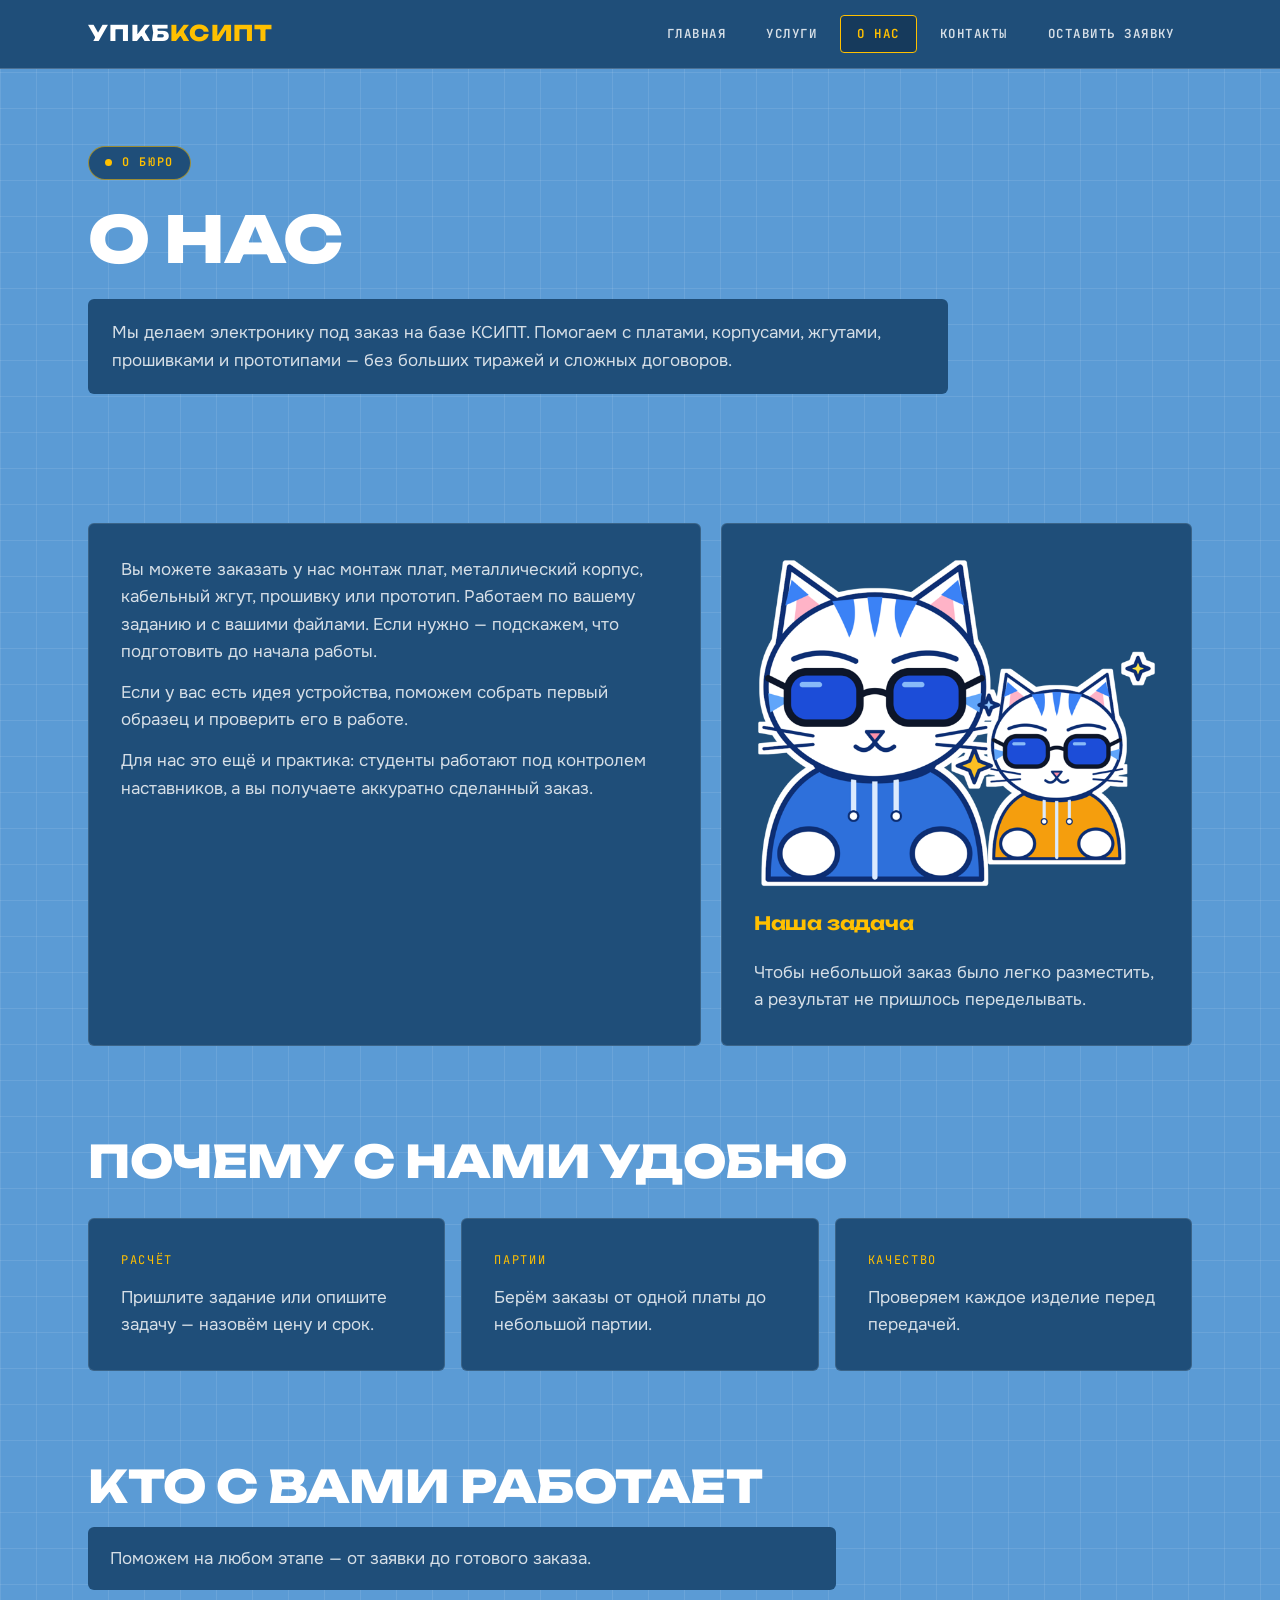
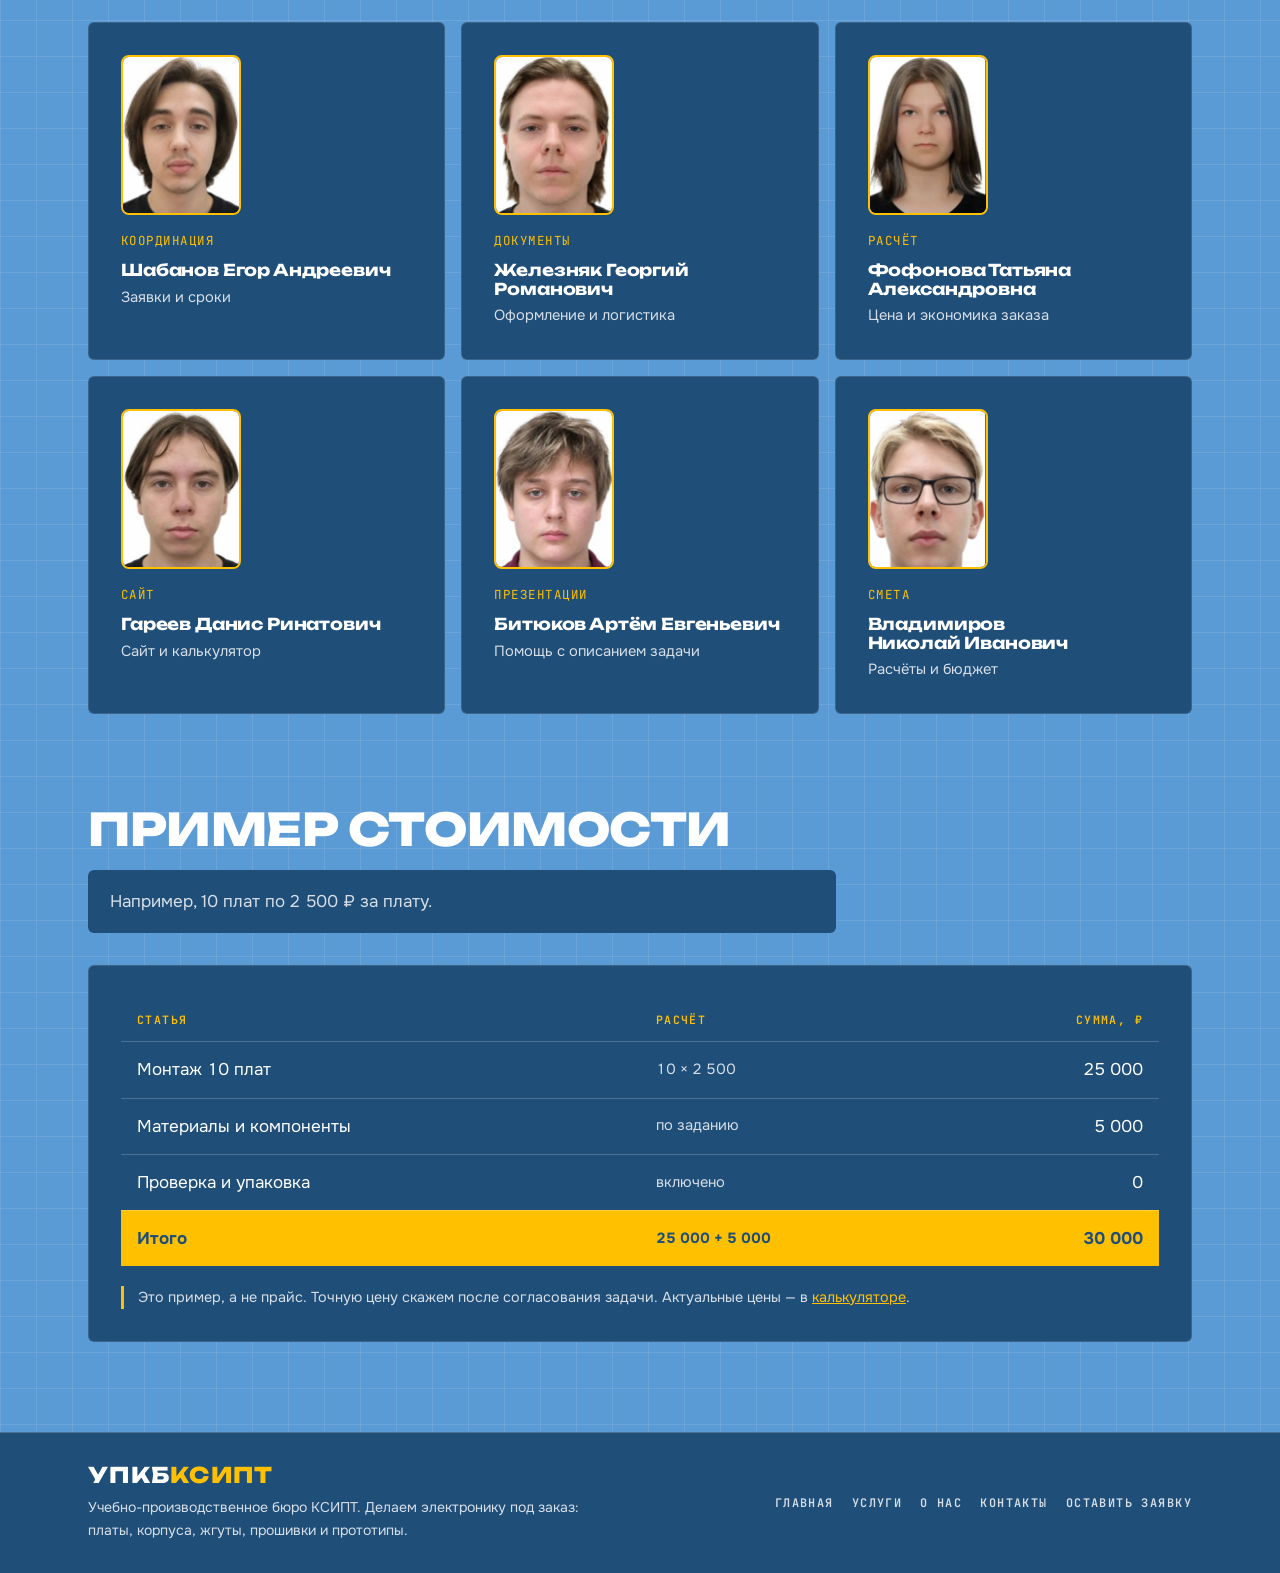
==== commit bca35b0b: "Add files via upload" ====
--- a/about.html
+++ b/about.html
@@ -1,7 +1,7 @@
 <!doctype html>
 <html lang="ru"><head><meta charset="utf-8"><meta name="viewport" content="width=device-width,initial-scale=1,viewport-fit=cover">
 <title>О нас — УПКБ КСИПТ</title>
-<meta name="description" content="Команда и цели учебно-производственного конструкторского бюро.">
+<meta name="description" content="Электроника под заказ на базе КСИПТ: монтаж плат, корпуса, жгуты, прошивки и прототипы.">
 <meta name="theme-color" content="#1F4E79">
 <link rel="preconnect" href="https://fonts.googleapis.com"><link rel="preconnect" href="https://fonts.gstatic.com" crossorigin><link rel="stylesheet" href="https://fonts.googleapis.com/css2?family=JetBrains+Mono:wght@500;600;700&family=Onest:wght@400;500;600&family=Unbounded:wght@700;800&display=swap&subset=cyrillic">
 <link rel="stylesheet" href="style.css">
@@ -18,50 +18,50 @@
 </header>
 <main>
 <section class="page-head"><div class="wrap"><div class="stack">
-  <span class="tag">Команда и проект</span><h1>О нас</h1><p>Мы студенческая команда, которая предлагает создать на базе КСИПТ учебно-производственное конструкторское бюро. Это площадка, где студенты работают над реальными заказами по электронике под руководством наставников.</p></div></div></section>
+  <span class="tag">О бюро</span><h1>О нас</h1><p>Мы делаем электронику под заказ на базе КСИПТ. Помогаем с платами, корпусами, жгутами, прошивками и прототипами — без больших тиражей и сложных договоров.</p></div></div></section>
 
 <section class="section"><div class="wrap"><div class="split">
-  <div class="panel prose"><p>В мастерской можно будет выполнять монтаж плат, изготавливать металлические корпуса и вязать кабельные жгуты, а также писать прошивки и тестовые утилиты для микроконтроллеров. Все работы выполняются под заказ. Мы также сможем делать учебные стенды для самого колледжа.</p><p>Ещё одна возможность: разработка собственных изделий. Если у студента есть идея устройства, он сможет воплотить её с помощью оборудования и поддержки наставников.</p><p>Студенты учатся на практике и видят реальный результат своей работы.</p></div>
-  <div class="panel stack"><img src="assets/img/cat-team.png" alt="Два котика — команда" loading="lazy" decoding="async"><h3 class="gold">Наша цель</h3><p>Чтобы после окончания колледжа у студента были не только диплом, но и практический опыт, готовые проекты и навыки, которые помогут устроиться на работу.</p></div>
+  <div class="panel prose"><p>Вы можете заказать у нас монтаж плат, металлический корпус, кабельный жгут, прошивку или прототип. Работаем по вашему заданию и с вашими файлами. Если нужно — подскажем, что подготовить до начала работы.</p><p>Если у вас есть идея устройства, поможем собрать первый образец и проверить его в работе.</p><p>Для нас это ещё и практика: студенты работают под контролем наставников, а вы получаете аккуратно сделанный заказ.</p></div>
+  <div class="panel stack"><img src="assets/img/cat-team.png" alt="Два котика — команда" loading="lazy" decoding="async"><h3 class="gold">Наша задача</h3><p>Чтобы небольшой заказ было легко разместить, а результат не пришлось переделывать.</p></div>
 </div></div></section>
 
 
 <section class="section" id="benefits">
   <div class="wrap">
-    <div class="sec-head"><h2>Что получает каждый</h2></div>
+    <div class="sec-head"><h2>Почему с нами удобно</h2></div>
     <div class="grid4 grid3">
-  <article class="panel card"><span class="idx">СТУДЕНТЫ</span><p>Практика на реальном производстве, оплата выполненной работы, портфолио и возможность делать собственные изделия.</p></article>
-  <article class="panel card"><span class="idx">КОЛЛЕДЖ</span><p>Современное оборудование, собственные учебные стенды, сотрудничество с предприятиями и более практическое обучение.</p></article>
-  <article class="panel card"><span class="idx">ЗАКАЗЧИКИ</span><p>Место, где можно изготовить небольшую партию электроники по доступной цене.</p></article></div>
+  <article class="panel card"><span class="idx">РАСЧЁТ</span><p>Пришлите задание или опишите задачу — назовём цену и срок.</p></article>
+  <article class="panel card"><span class="idx">ПАРТИИ</span><p>Берём заказы от одной платы до небольшой партии.</p></article>
+  <article class="panel card"><span class="idx">КАЧЕСТВО</span><p>Проверяем каждое изделие перед передачей.</p></article></div>
   </div>
 </section>
 
 
 <section class="section" id="team">
   <div class="wrap">
-    <div class="sec-head"><h2>Команда проекта</h2><p>Каждый отвечает за свою часть работы.</p></div>
+    <div class="sec-head"><h2>Кто с вами работает</h2><p>Поможем на любом этапе — от заявки до готового заказа.</p></div>
     <div class="team">
-  <article class="panel member"><img class="avatar-photo" src="assets/img/team/1.jpg" alt="Шабанов Егор Андреевич" width="120" height="160" loading="lazy"><span class="mono role">Капитан команды</span><h3>Шабанов Егор Андреевич</h3><p>Координация проекта</p></article>
-  <article class="panel member"><img class="avatar-photo" src="assets/img/team/2.jpg" alt="Железняк Георгий Романович" width="120" height="160" loading="lazy"><span class="mono role">Документовед</span><h3>Железняк Георгий Романович</h3><p>Документация, логистика</p></article>
-  <article class="panel member"><img class="avatar-photo" src="assets/img/team/3.jpg" alt="Фофонова Татьяна Александровна" width="120" height="160" loading="lazy"><span class="mono role">Бизнес-аналитик</span><h3>Фофонова Татьяна Александровна</h3><p>Рынок и перспективы проекта</p></article>
-  <article class="panel member"><img class="avatar-photo" src="assets/img/team/4.jpg" alt="Гареев Данис Ринатович" width="120" height="160" loading="lazy"><span class="mono role">Веб-разработчик</span><h3>Гареев Данис Ринатович</h3><p>Сайт и оформление</p></article>
-  <article class="panel member"><img class="avatar-photo" src="assets/img/team/5.jpg" alt="Битюков Артём Евгеньевич" width="120" height="160" loading="lazy"><span class="mono role">Презентёр, аналитик</span><h3>Битюков Артём Евгеньевич</h3><p>Представление проекта</p></article>
-  <article class="panel member"><img class="avatar-photo" src="assets/img/team/6.jpg" alt="Владимиров Николай Иванович" width="120" height="160" loading="lazy"><span class="mono role">Бухгалтер</span><h3>Владимиров Николай Иванович</h3><p>Расчёты и бюджет</p></article></div>
+  <article class="panel member"><img class="avatar-photo" src="assets/img/team/1.jpg" alt="Шабанов Егор Андреевич" width="120" height="160" loading="lazy"><span class="mono role">Координация</span><h3>Шабанов Егор Андреевич</h3><p>Заявки и сроки</p></article>
+  <article class="panel member"><img class="avatar-photo" src="assets/img/team/2.jpg" alt="Железняк Георгий Романович" width="120" height="160" loading="lazy"><span class="mono role">Документы</span><h3>Железняк Георгий Романович</h3><p>Оформление и логистика</p></article>
+  <article class="panel member"><img class="avatar-photo" src="assets/img/team/3.jpg" alt="Фофонова Татьяна Александровна" width="120" height="160" loading="lazy"><span class="mono role">Расчёт</span><h3>Фофонова Татьяна Александровна</h3><p>Цена и экономика заказа</p></article>
+  <article class="panel member"><img class="avatar-photo" src="assets/img/team/4.jpg" alt="Гареев Данис Ринатович" width="120" height="160" loading="lazy"><span class="mono role">Сайт</span><h3>Гареев Данис Ринатович</h3><p>Сайт и калькулятор</p></article>
+  <article class="panel member"><img class="avatar-photo" src="assets/img/team/5.jpg" alt="Битюков Артём Евгеньевич" width="120" height="160" loading="lazy"><span class="mono role">Презентации</span><h3>Битюков Артём Евгеньевич</h3><p>Помощь с описанием задачи</p></article>
+  <article class="panel member"><img class="avatar-photo" src="assets/img/team/6.jpg" alt="Владимиров Николай Иванович" width="120" height="160" loading="lazy"><span class="mono role">Смета</span><h3>Владимиров Николай Иванович</h3><p>Расчёты и бюджет</p></article></div>
   </div>
 </section>
 
 
 <section class="section" id="calc">
   <div class="wrap">
-    <div class="sec-head"><h2>Пример расчёта заказа</h2><p>Допущение: монтаж 10 плат по 2 500 ₽ за плату.</p></div>
+    <div class="sec-head"><h2>Пример стоимости</h2><p>Например, 10 плат по 2 500 ₽ за плату.</p></div>
     
   <div class="panel">
     <div class="table-wrap"><table>
       <thead><tr><th>Статья</th><th>Расчёт</th><th>Сумма, ₽</th></tr></thead>
-      <tbody><tr><td>Цена заказа</td><td>10 × 2 500</td><td>25 000</td></tr><tr><td>Материалы и компоненты</td><td>допущение</td><td>5 000</td></tr><tr><td>Работа студентов</td><td>20 ч × 500</td><td>10 000</td></tr><tr><td>Проверка наставника</td><td>4 ч × 500</td><td>2 000</td></tr><tr><td>Подготовка и упаковка</td><td>допущение</td><td>2 000</td></tr><tr><td>Затраты на выполнение</td><td>5 000 + 10 000 + 2 000 + 2 000</td><td>19 000</td></tr>
-      <tr class="sum"><td>Вклад в общие расходы</td><td>25 000 − 19 000</td><td>6 000</td></tr></tbody>
+      <tbody><tr><td>Монтаж 10 плат</td><td>10 × 2 500</td><td>25 000</td></tr><tr><td>Материалы и компоненты</td><td>по заданию</td><td>5 000</td></tr><tr><td>Проверка и упаковка</td><td>включено</td><td>0</td></tr>
+      <tr class="sum"><td>Итого</td><td>25 000 + 5 000</td><td>30 000</td></tr></tbody>
     </table></div>
-    <p class="note" style="margin-top:20px">Условный пример, не прайс (актуальные цены и калькулятор на странице «<a href="services.html" style="color:var(--accent)">Услуги</a>»). 6 000 ₽ остаются до обязательных платежей и общих расходов мастерской. Доход одного заказа не доказывает окупаемость. По каждому реальному заказу мы отдельно оцениваем сложность, материалы, трудозатраты, проверку и срок.</p>
+    <p class="note" style="margin-top:20px">Это пример, а не прайс. Точную цену скажем после согласования задачи. Актуальные цены — в <a href="services.html" style="color:var(--accent)">калькуляторе</a>.</p>
   </div>
   </div>
 </section>
@@ -70,7 +70,7 @@
   <div class="wrap">
     <div class="stack" style="gap:10px">
       <a class="logo" href="index.html">УПКБ<span>КСИПТ</span></a>
-      <p>Учебно-производственное конструкторское бюро. Проект первого года работы. Цифры бюджета и выручки приведены по бизнес-плану и являются плановыми.</p>
+      <p>Учебно-производственное бюро КСИПТ. Делаем электронику под заказ: платы, корпуса, жгуты, прошивки и прототипы.</p>
     </div>
     <nav aria-label="Меню в подвале"><a href="index.html">Главная</a><a href="services.html">Услуги</a><a href="about.html">О нас</a><a href="contacts.html">Контакты</a><a href="apply.html">Оставить заявку</a></nav>
   </div>
--- a/style.css
+++ b/style.css
@@ -116,6 +116,7 @@
 
 /* ---------- facts ---------- */
 .facts { display: grid; grid-template-columns: repeat(4, 1fr); gap: 16px; }
+.facts.facts-3 { grid-template-columns: repeat(3, 1fr); }
 .fact { display: flex; flex-direction: column; gap: 10px; }
 .fact .num { font-size: clamp(1.5rem, 2.6vw, 2.2rem); }
 .fact .unit { font: 600 0.78rem var(--font-mono); letter-spacing: 0.12em; text-transform: uppercase; color: var(--accent); }
@@ -143,7 +144,7 @@
 .split { display: grid; grid-template-columns: 1.3fr 1fr; gap: 20px; align-items: stretch; }
 .split-form { grid-template-columns: 1.5fr 1fr; }
 .grid3 { grid-template-columns: repeat(3, 1fr); }
-.base-media { display: flex; flex-direction: column; gap: 16px; justify-content: space-between; }
+.base-media { display: flex; flex-direction: column; gap: 16px; justify-content: center; }
 .base-media img { width: min(220px, 100%); margin-inline: auto; }
 .check { background: var(--accent); color: var(--panel); border-radius: var(--radius); padding: 18px 22px; font-weight: 600; }
 .eq { display: flex; flex-wrap: wrap; gap: 8px; }
@@ -235,6 +236,7 @@
 /* ---------- responsive ---------- */
 @media (max-width: 980px) {
   .grid4, .facts, .phases { grid-template-columns: repeat(2, 1fr); }
+  .facts.facts-3 { grid-template-columns: repeat(2, 1fr); }
   .team { grid-template-columns: repeat(2, 1fr); }
   .split, .split-form, .closing, .contact-grid { grid-template-columns: 1fr; }
   .grid3 { grid-template-columns: 1fr; }
@@ -252,6 +254,7 @@
   body { font-size: 16px; }
   .two, .form, .trio { grid-template-columns: 1fr; }
   .grid4, .facts, .phases, .team { grid-template-columns: 1fr; }
+  .facts.facts-3 { grid-template-columns: 1fr; }
   .row-media { grid-template-columns: 1fr; }
   .who img { width: 84px; }
   .months span { font-size: 0.6rem; height: 24px; }
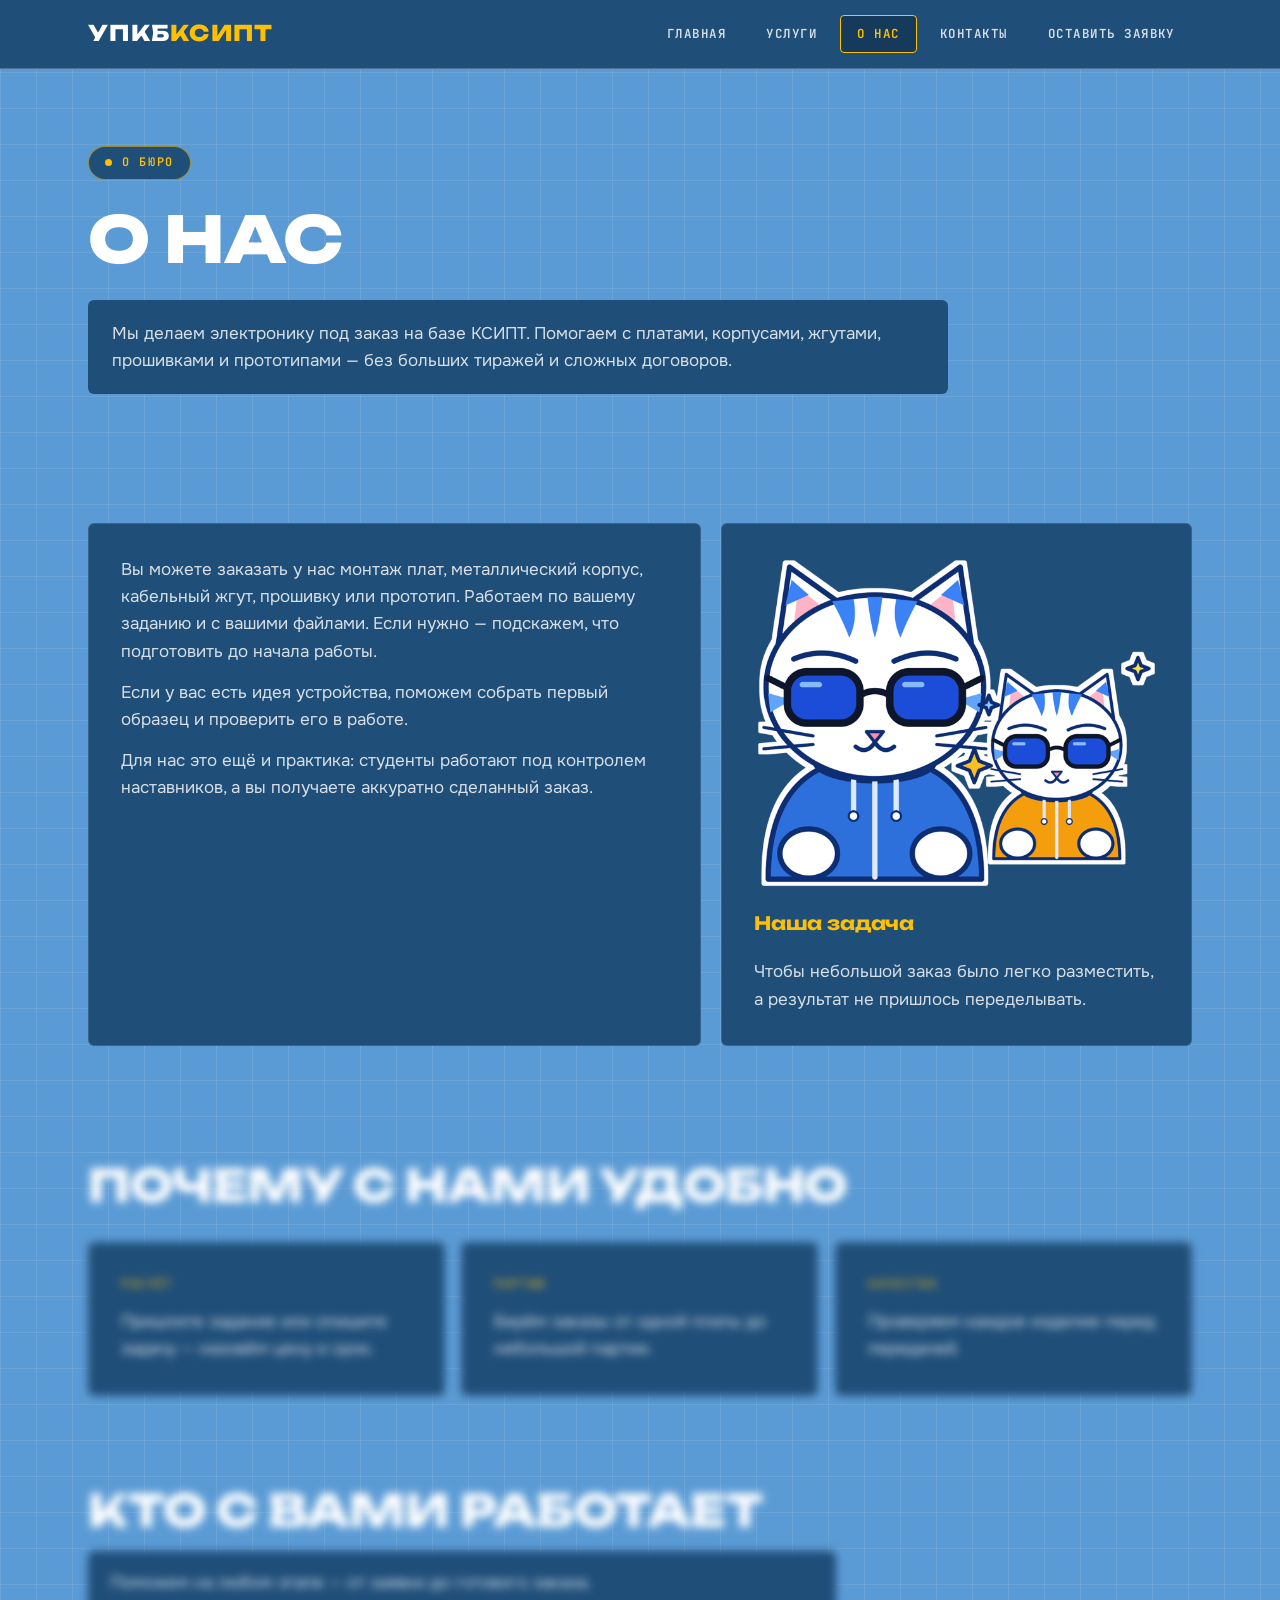
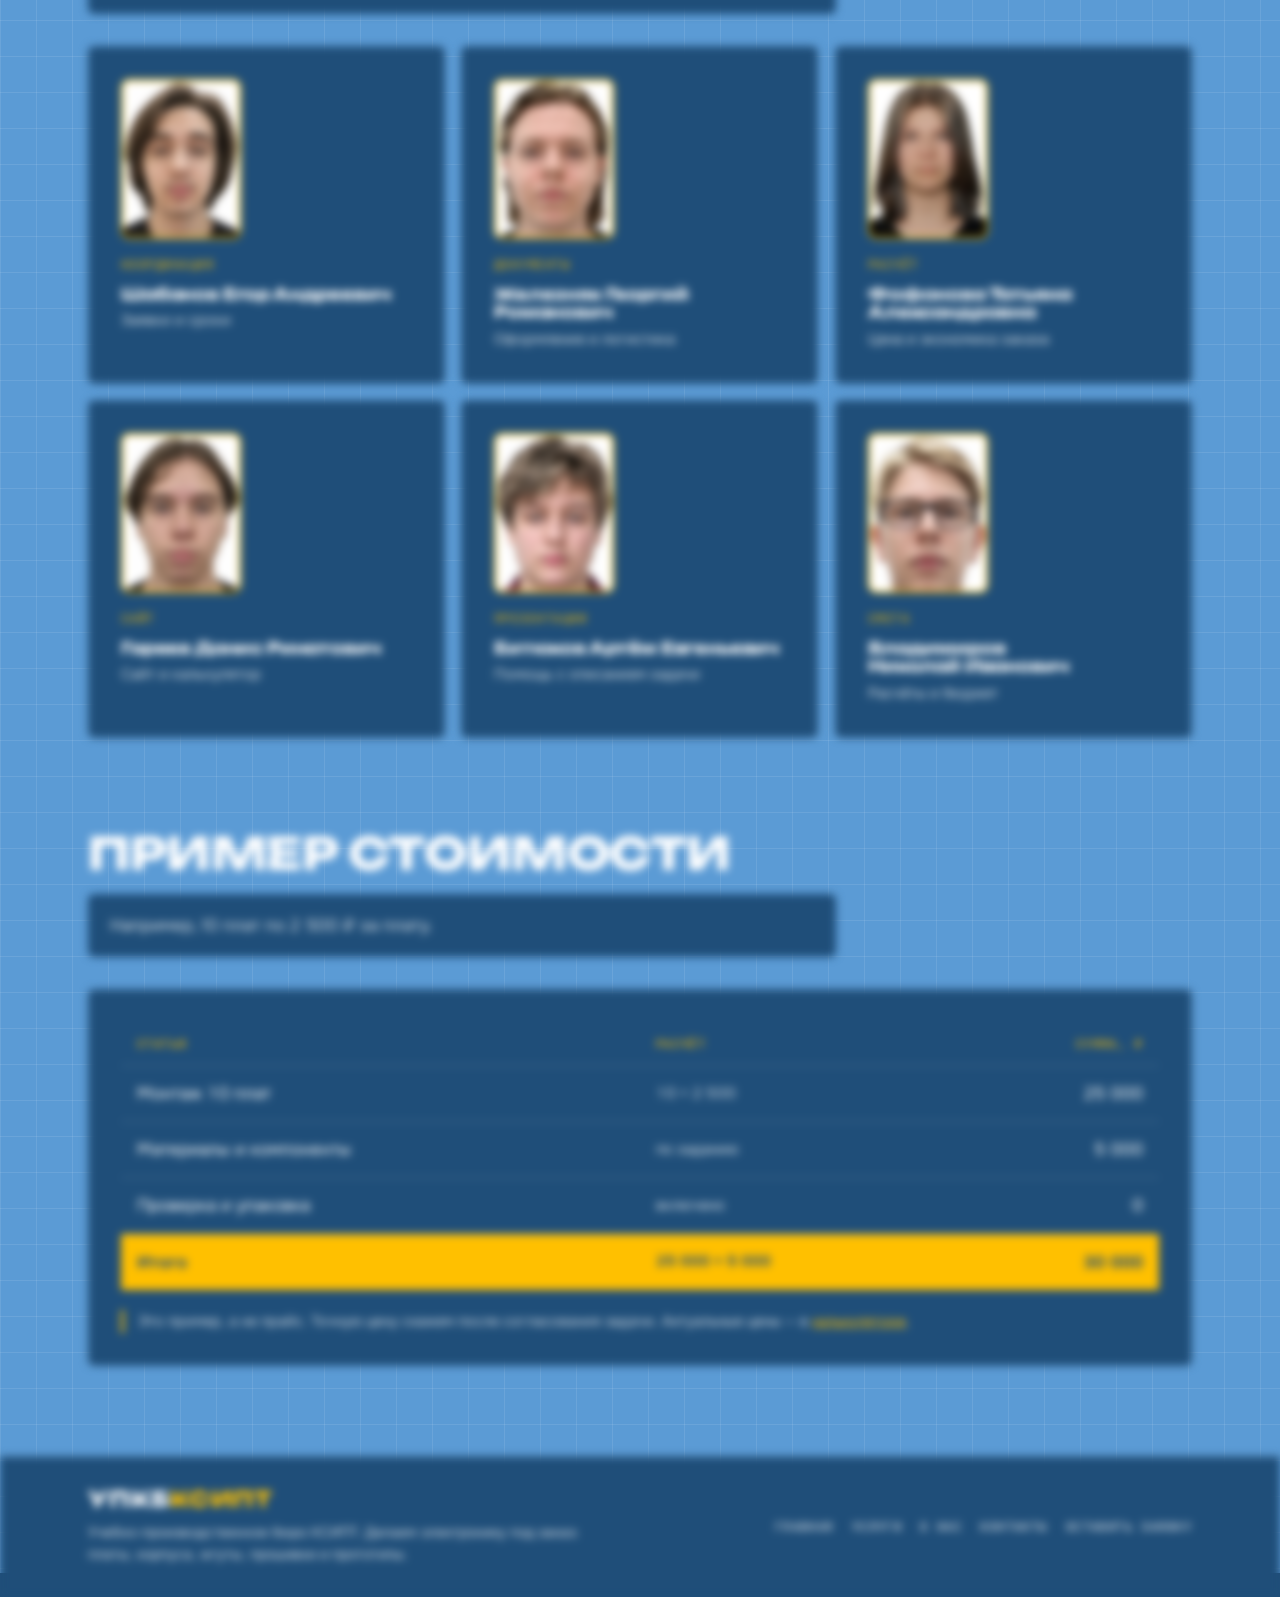
==== commit 887e4149: "Add files via upload" ====
--- a/about.html
+++ b/about.html
@@ -5,6 +5,7 @@
 <meta name="theme-color" content="#1F4E79">
 <link rel="preconnect" href="https://fonts.googleapis.com"><link rel="preconnect" href="https://fonts.gstatic.com" crossorigin><link rel="stylesheet" href="https://fonts.googleapis.com/css2?family=JetBrains+Mono:wght@500;600;700&family=Onest:wght@400;500;600&family=Unbounded:wght@700;800&display=swap&subset=cyrillic">
 <link rel="stylesheet" href="style.css">
+<script>document.documentElement.classList.add('js');</script>
 </head><body>
 
 <header class="site-header">
--- a/style.css
+++ b/style.css
@@ -319,3 +319,116 @@
 }
 .table-budget td:nth-child(2), .table-budget th:nth-child(2) { color: inherit; font-size: inherit; }
 .table-budget td:nth-child(2) { color: var(--soft); }
+
+/* ---------- scroll ---------- */
+.js .site-header,
+.js .site-footer,
+.js .hero-copy,
+.js .sec-head,
+.js .page-head .stack,
+.js .panel {
+  filter: blur(4px);
+  transform: translateY(24px);
+  transition: filter 0.25s linear, transform 0.25s linear;
+  will-change: filter, transform;
+}
+
+.js .site-header.is-visible,
+.js .site-footer.is-visible,
+.js .hero-copy.is-visible,
+.js .sec-head.is-visible,
+.js .page-head .stack.is-visible,
+.js .panel.is-visible {
+  filter: blur(0);
+  transform: translateY(0);
+}
+
+@media (prefers-reduced-motion: reduce) {
+  .js .site-header,
+  .js .site-footer,
+  .js .hero-copy,
+  .js .sec-head,
+  .js .page-head .stack,
+  .js .panel {
+    filter: none;
+    transform: none;
+    transition: none;
+  }
+}
+
+/* =========================================
+   ФИКС МОБИЛЬНОЙ ВЕРСТКИ (ГОРИЗОНТАЛЬНЫЙ СКРОЛЛ)
+   ========================================= */
+
+/* 1. Полностью запрещаем странице скроллиться влево-вправо */
+html, body {
+  overflow-x: clip; /* clip не ломает работу sticky-хэдера, в отличие от hidden */
+  max-width: 100vw;
+  width: 100%;
+  margin: 0;
+  padding: 0;
+}
+
+/* 2. Заставляем длинные слова и ссылки переноситься, а не растягивать экран */
+body {
+  overflow-wrap: break-word;
+  word-wrap: break-word;
+}
+
+/* 3. Запрещаем элементам внутри сеток и флексбоксов вылезать за пределы контейнера */
+.grid4 > *, .facts > *, .phases > *, .team > *, .calc-grid > *, 
+.split > *, .two > *, .contact-grid > *, .trio > *, 
+.calc-row > *, .prices > div > *, .stack > *, .btns > * {
+  min-width: 0;
+}
+
+/* 4. Уменьшаем сетку месяцев (12 колонок), чтобы она влезала на узкие экраны */
+.months {
+  grid-template-columns: repeat(12, minmax(0, 1fr));
+}
+
+.months span {
+  min-width: 0;
+  overflow: hidden;
+}
+
+/* 5. Плашки (теги) не должны растягивать экран */
+.tag {
+  max-width: 100%;
+  flex-wrap: wrap;
+  white-space: normal;
+}
+
+/* 6. Страховка для шапки, подвала, таблиц и панелей */
+.site-header, 
+.site-footer, 
+.panel, 
+.table-wrap {
+  max-width: 100vw;
+}
+
+/* 7. Специфичный фикс для калькулятора на мобильных */
+@media (max-width: 640px) {
+  .calc-row {
+    grid-template-columns: minmax(0, 1fr) auto; /* заставляем левую часть сжиматься */
+  }
+}
+
+
+/* =========================================
+   ФИКС ОТТЯГИВАНИЯ ЭКРАНА (BOUNCE / OVERSCROLL)
+   ========================================= */
+
+/* 1. Запрещаем странице оттягиваться вверх/вниз (убирает "резинку") */
+html, body {
+  overscroll-behavior-y: none;
+}
+
+/* 2. Красим фон самого HTML в темно-синий цвет (--panel). 
+   Теперь, если браузер всё же оттянет страницу, вы увидите не белый фон, 
+   а продолжение вашего хэдера (сверху) и футера (снизу). */
+html {
+  background-color: var(--panel);
+}
+
+
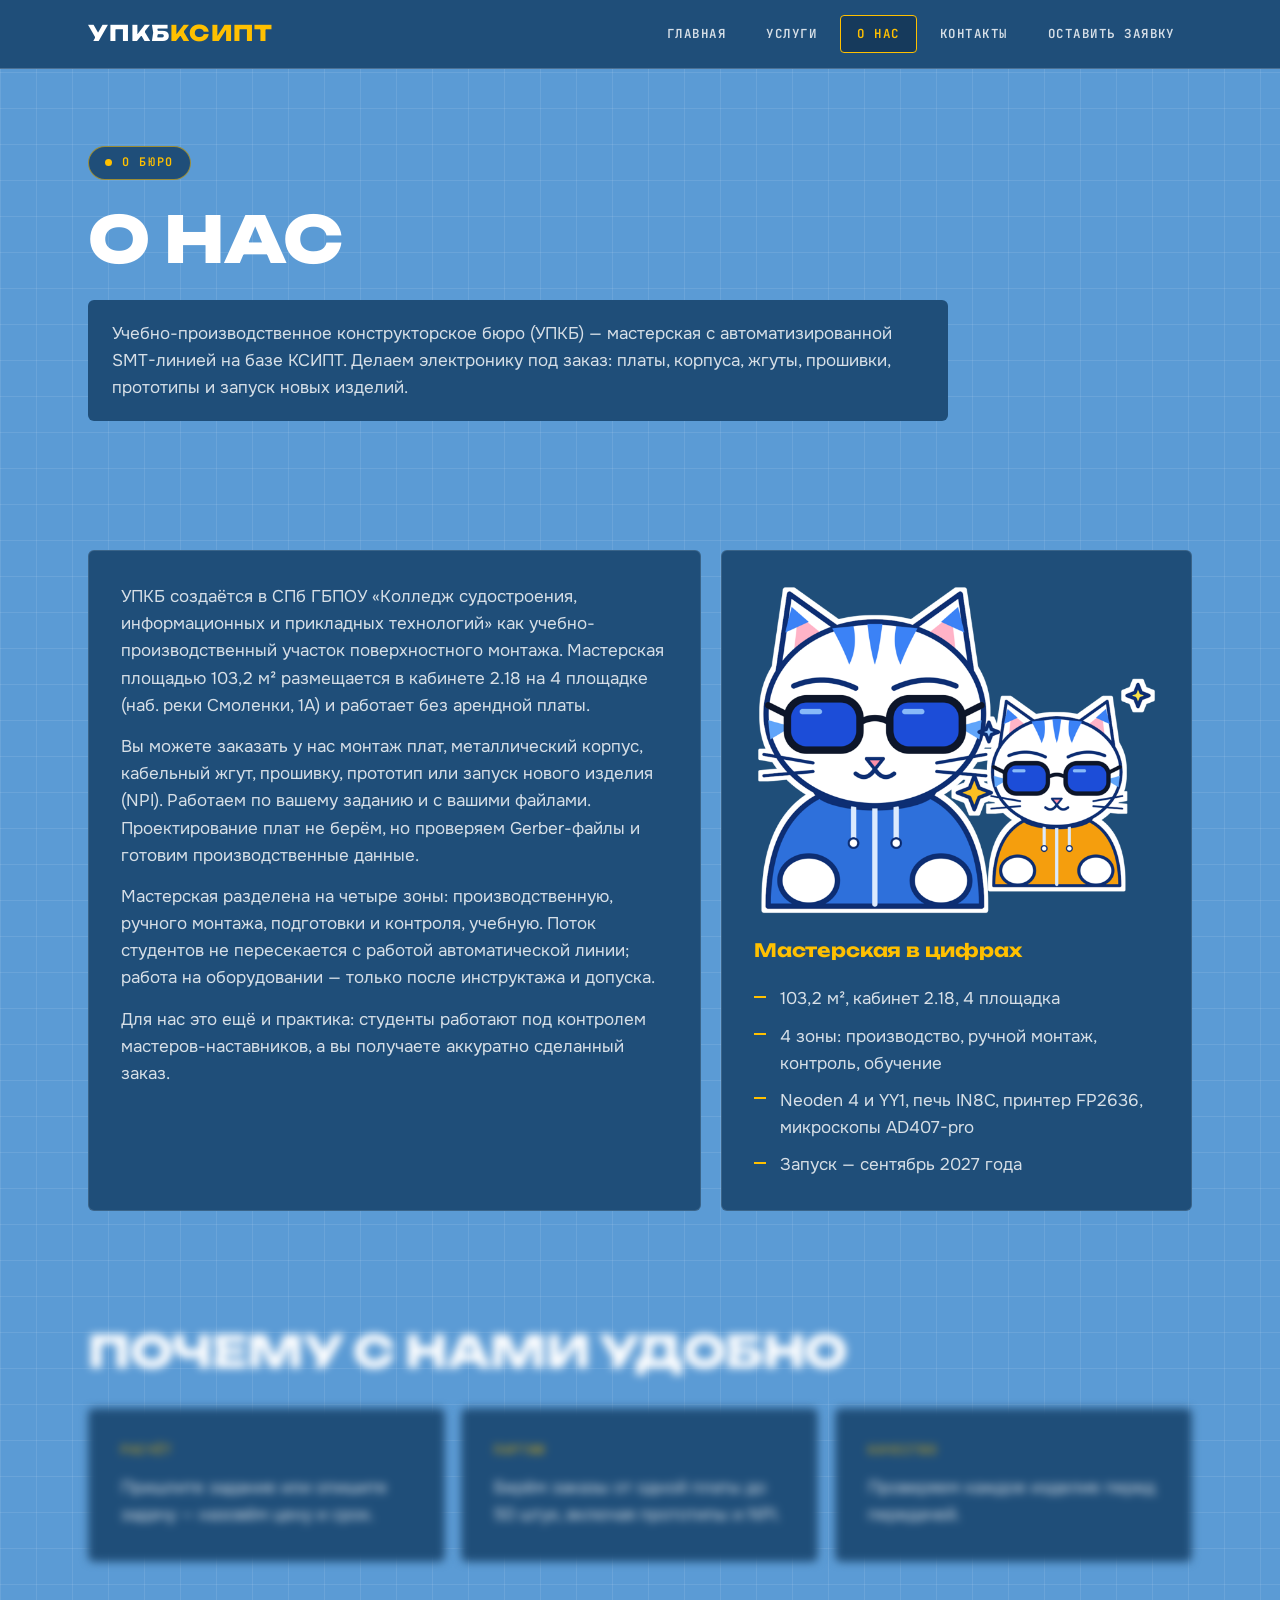
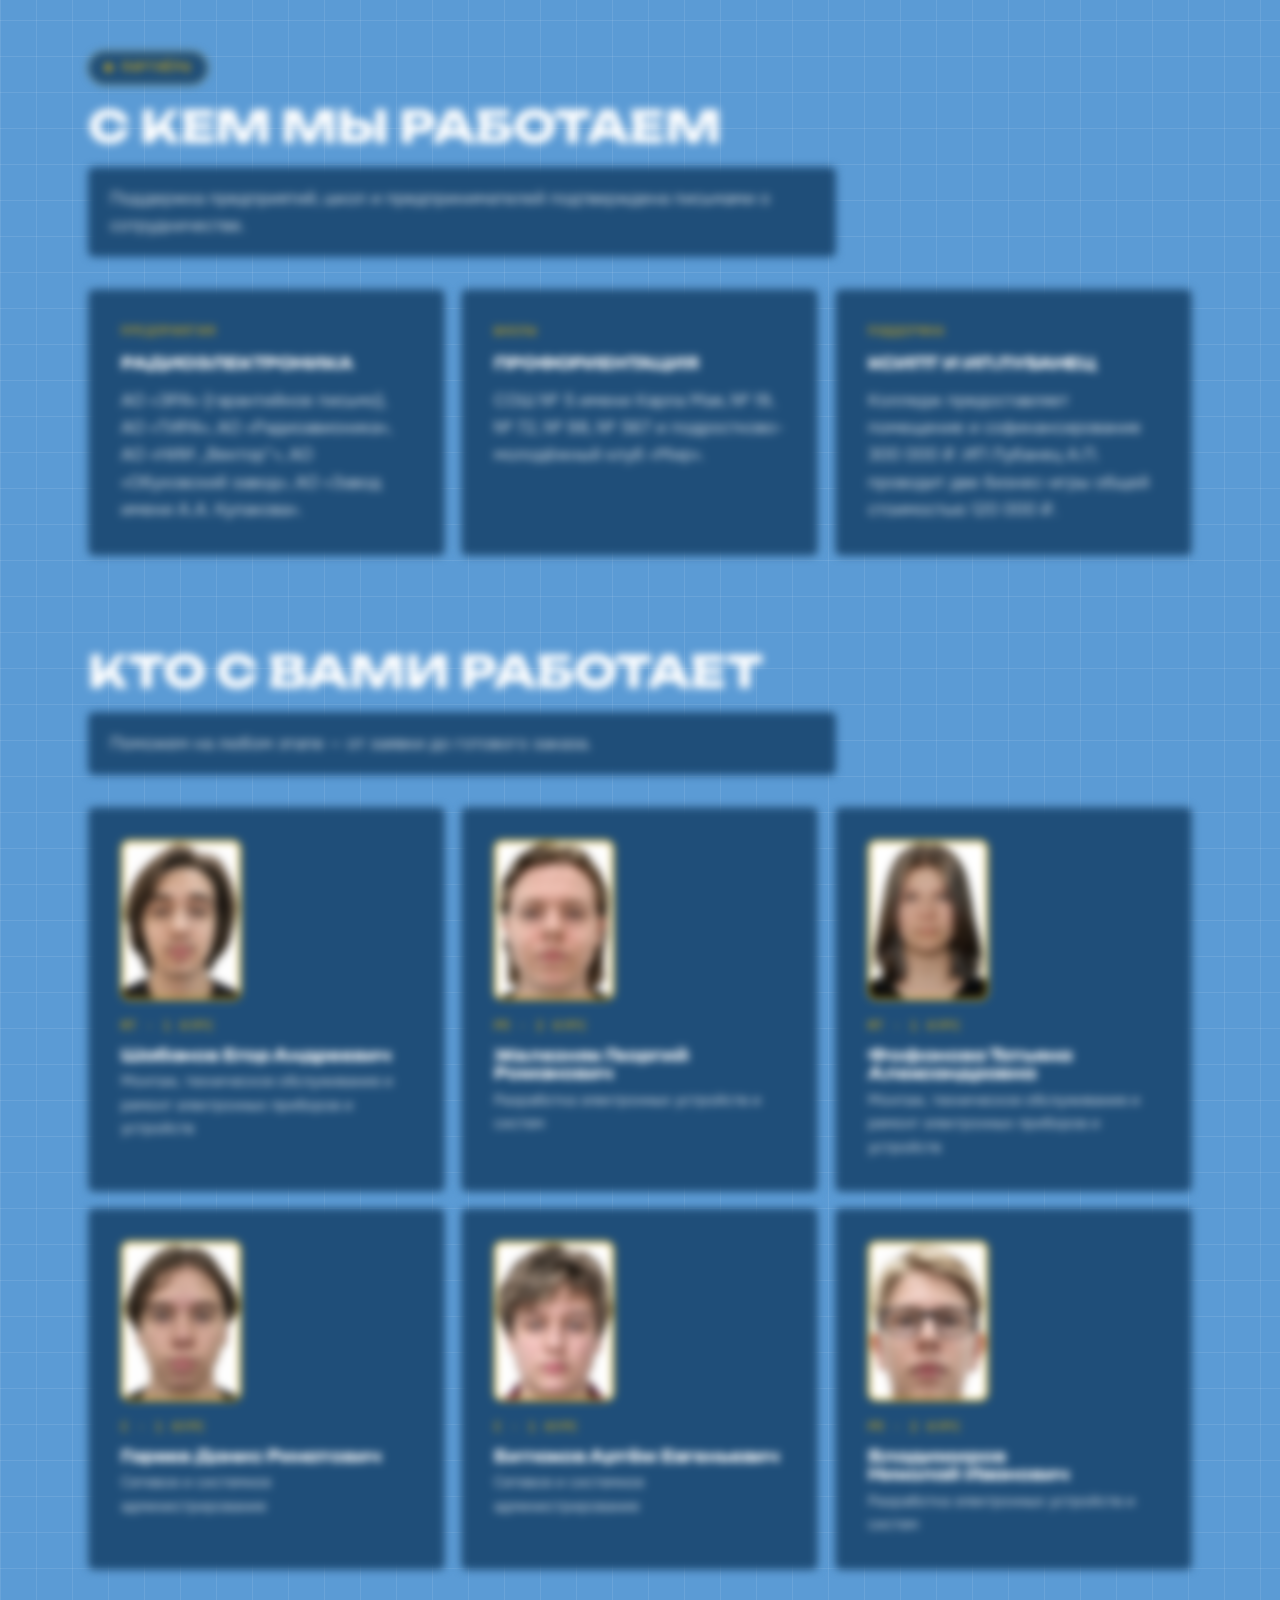
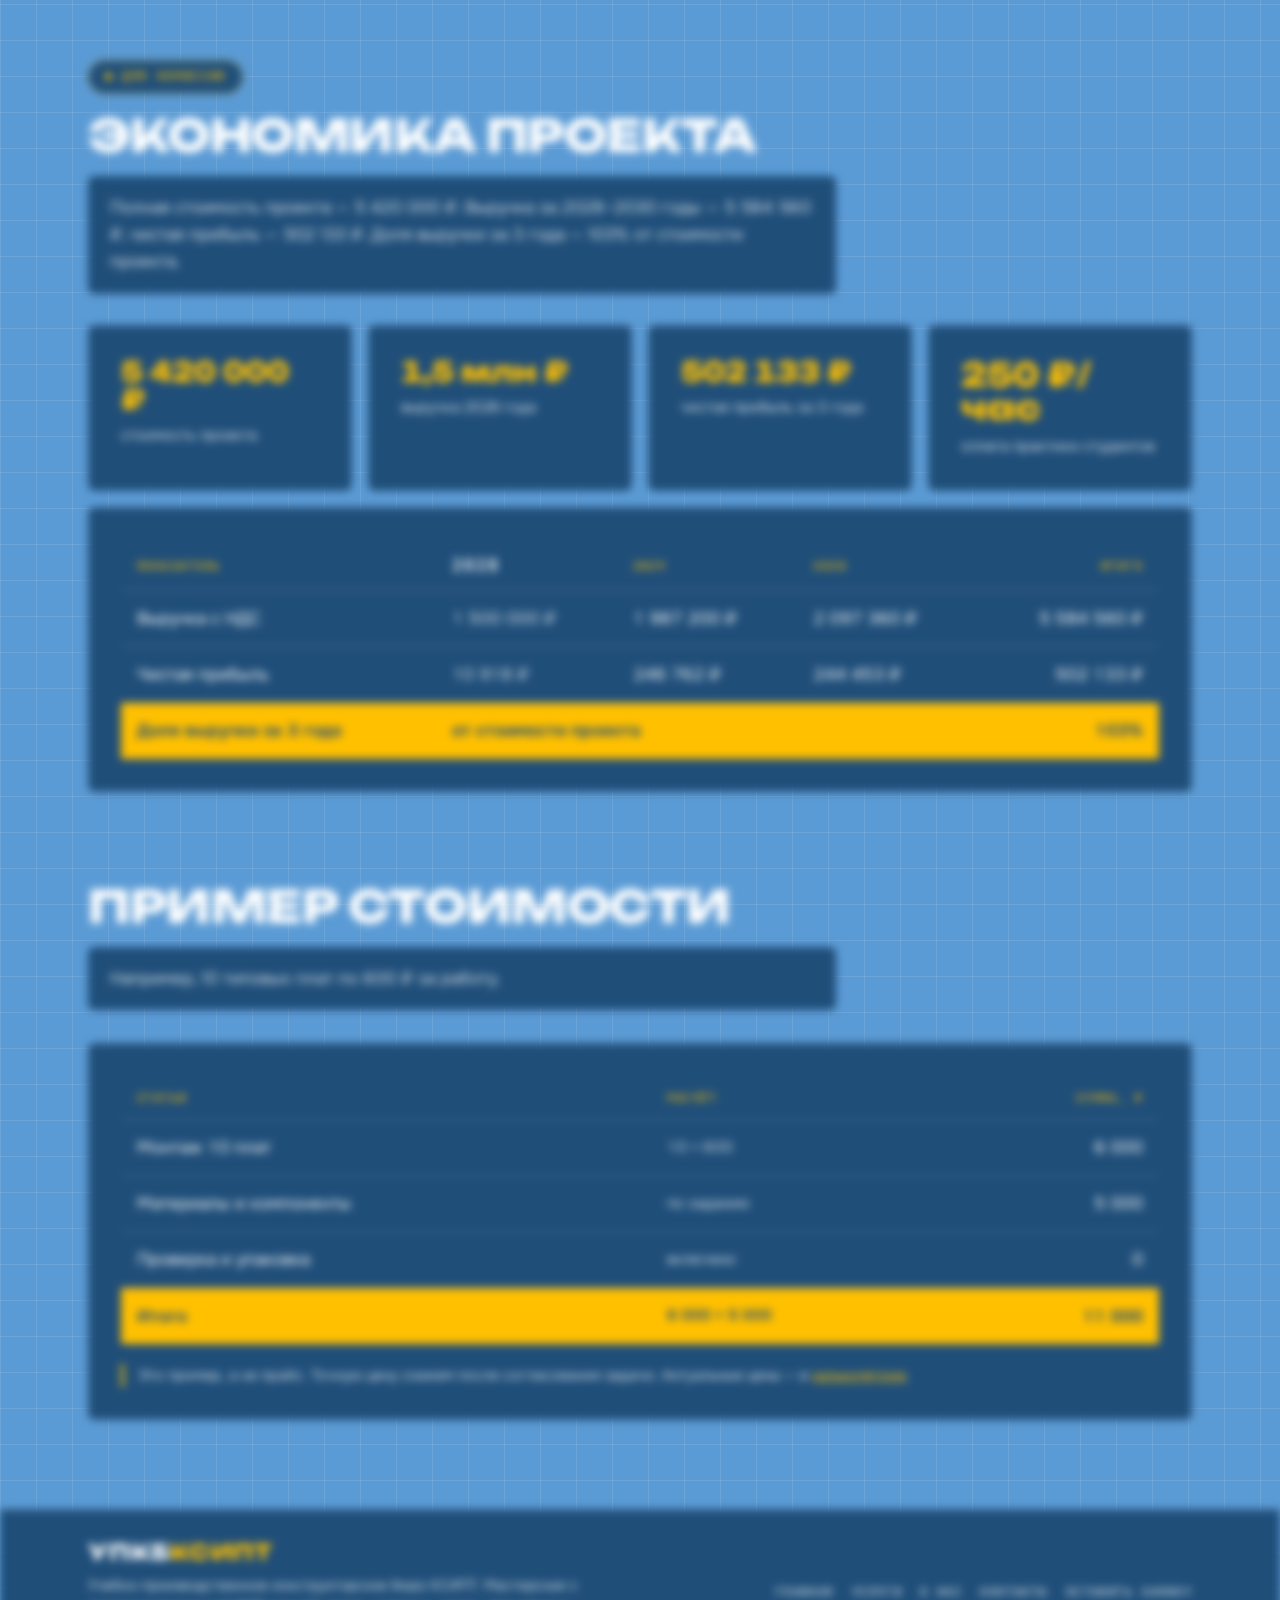
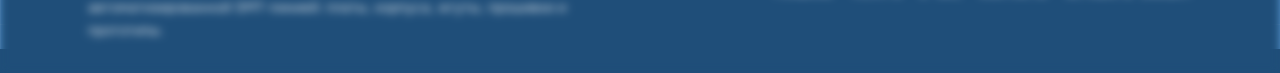
==== commit 860d4928: "Add files via upload" ====
--- a/about.html
+++ b/about.html
@@ -19,11 +19,11 @@
 </header>
 <main>
 <section class="page-head"><div class="wrap"><div class="stack">
-  <span class="tag">О бюро</span><h1>О нас</h1><p>Мы делаем электронику под заказ на базе КСИПТ. Помогаем с платами, корпусами, жгутами, прошивками и прототипами — без больших тиражей и сложных договоров.</p></div></div></section>
+  <span class="tag">О бюро</span><h1>О нас</h1><p>Учебно-производственное конструкторское бюро (УПКБ) — мастерская с автоматизированной SMT-линией на базе КСИПТ. Делаем электронику под заказ: платы, корпуса, жгуты, прошивки, прототипы и запуск новых изделий.</p></div></div></section>
 
 <section class="section"><div class="wrap"><div class="split">
-  <div class="panel prose"><p>Вы можете заказать у нас монтаж плат, металлический корпус, кабельный жгут, прошивку или прототип. Работаем по вашему заданию и с вашими файлами. Если нужно — подскажем, что подготовить до начала работы.</p><p>Если у вас есть идея устройства, поможем собрать первый образец и проверить его в работе.</p><p>Для нас это ещё и практика: студенты работают под контролем наставников, а вы получаете аккуратно сделанный заказ.</p></div>
-  <div class="panel stack"><img src="assets/img/cat-team.png" alt="Два котика — команда" loading="lazy" decoding="async"><h3 class="gold">Наша задача</h3><p>Чтобы небольшой заказ было легко разместить, а результат не пришлось переделывать.</p></div>
+  <div class="panel prose"><p>УПКБ создаётся в СПб ГБПОУ «Колледж судостроения, информационных и прикладных технологий» как учебно-производственный участок поверхностного монтажа. Мастерская площадью 103,2 м² размещается в кабинете 2.18 на 4 площадке (наб. реки Смоленки, 1А) и работает без арендной платы.</p><p>Вы можете заказать у нас монтаж плат, металлический корпус, кабельный жгут, прошивку, прототип или запуск нового изделия (NPI). Работаем по вашему заданию и с вашими файлами. Проектирование плат не берём, но проверяем Gerber-файлы и готовим производственные данные.</p><p>Мастерская разделена на четыре зоны: производственную, ручного монтажа, подготовки и контроля, учебную. Поток студентов не пересекается с работой автоматической линии; работа на оборудовании — только после инструктажа и допуска.</p><p>Для нас это ещё и практика: студенты работают под контролем мастеров-наставников, а вы получаете аккуратно сделанный заказ.</p></div>
+  <div class="panel stack"><img src="assets/img/cat-team.png" alt="Два котика — команда" loading="lazy" decoding="async"><h3 class="gold">Мастерская в цифрах</h3><ul class="list"><li>103,2 м², кабинет 2.18, 4 площадка</li><li>4 зоны: производство, ручной монтаж, контроль, обучение</li><li>Neoden 4 и YY1, печь IN8C, принтер FP2636, микроскопы AD407-pro</li><li>Запуск — сентябрь 2027 года</li></ul></div>
 </div></div></section>
 
 
@@ -32,37 +32,69 @@
     <div class="sec-head"><h2>Почему с нами удобно</h2></div>
     <div class="grid4 grid3">
   <article class="panel card"><span class="idx">РАСЧЁТ</span><p>Пришлите задание или опишите задачу — назовём цену и срок.</p></article>
-  <article class="panel card"><span class="idx">ПАРТИИ</span><p>Берём заказы от одной платы до небольшой партии.</p></article>
+  <article class="panel card"><span class="idx">ПАРТИИ</span><p>Берём заказы от одной платы до 50 штук, включая прототипы и NPI.</p></article>
   <article class="panel card"><span class="idx">КАЧЕСТВО</span><p>Проверяем каждое изделие перед передачей.</p></article></div>
   </div>
 </section>
 
+<section class="section" id="partners">
+  <div class="wrap">
+    <div class="sec-head"><span class="tag">Партнёры</span><h2>С кем мы работаем</h2><p>Поддержка предприятий, школ и предпринимателей подтверждена письмами о сотрудничестве.</p></div>
+    <div class="grid4 grid3">
+      <article class="panel card"><span class="idx">ПРЕДПРИЯТИЯ</span><h3>Радиоэлектроника</h3><p>АО «ЭРА» (гарантийное письмо), АО «ТИРА», АО «Радиоавионика», АО «НИИ „Вектор“», АО «Обуховский завод», АО «Завод имени А.А. Кулакова».</p></article>
+      <article class="panel card"><span class="idx">ШКОЛЫ</span><h3>Профориентация</h3><p>СОШ № 5 имени Карла Мая, № 19, № 72, № 98, № 567 и подростково-молодёжный клуб «Мир».</p></article>
+      <article class="panel card"><span class="idx">ПОДДЕРЖКА</span><h3>КСИПТ и ИП Лубанец</h3><p>Колледж предоставляет помещение и софинансирование 300 000 ₽. ИП Лубанец А.П. проводит две бизнес-игры общей стоимостью 120 000 ₽.</p></article>
+    </div>
+  </div>
+</section>
 
 <section class="section" id="team">
   <div class="wrap">
     <div class="sec-head"><h2>Кто с вами работает</h2><p>Поможем на любом этапе — от заявки до готового заказа.</p></div>
     <div class="team">
-  <article class="panel member"><img class="avatar-photo" src="assets/img/team/1.jpg" alt="Шабанов Егор Андреевич" width="120" height="160" loading="lazy"><span class="mono role">Координация</span><h3>Шабанов Егор Андреевич</h3><p>Заявки и сроки</p></article>
-  <article class="panel member"><img class="avatar-photo" src="assets/img/team/2.jpg" alt="Железняк Георгий Романович" width="120" height="160" loading="lazy"><span class="mono role">Документы</span><h3>Железняк Георгий Романович</h3><p>Оформление и логистика</p></article>
-  <article class="panel member"><img class="avatar-photo" src="assets/img/team/3.jpg" alt="Фофонова Татьяна Александровна" width="120" height="160" loading="lazy"><span class="mono role">Расчёт</span><h3>Фофонова Татьяна Александровна</h3><p>Цена и экономика заказа</p></article>
-  <article class="panel member"><img class="avatar-photo" src="assets/img/team/4.jpg" alt="Гареев Данис Ринатович" width="120" height="160" loading="lazy"><span class="mono role">Сайт</span><h3>Гареев Данис Ринатович</h3><p>Сайт и калькулятор</p></article>
-  <article class="panel member"><img class="avatar-photo" src="assets/img/team/5.jpg" alt="Битюков Артём Евгеньевич" width="120" height="160" loading="lazy"><span class="mono role">Презентации</span><h3>Битюков Артём Евгеньевич</h3><p>Помощь с описанием задачи</p></article>
-  <article class="panel member"><img class="avatar-photo" src="assets/img/team/6.jpg" alt="Владимиров Николай Иванович" width="120" height="160" loading="lazy"><span class="mono role">Смета</span><h3>Владимиров Николай Иванович</h3><p>Расчёты и бюджет</p></article></div>
+  <article class="panel member"><img class="avatar-photo" src="assets/img/team/1.jpg" alt="Шабанов Егор Андреевич" width="120" height="160" loading="lazy"><span class="mono role">МТ · 1 курс</span><h3>Шабанов Егор Андреевич</h3><p>Монтаж, техническое обслуживание и ремонт электронных приборов и устройств</p></article>
+  <article class="panel member"><img class="avatar-photo" src="assets/img/team/2.jpg" alt="Железняк Георгий Романович" width="120" height="160" loading="lazy"><span class="mono role">РП · 2 курс</span><h3>Железняк Георгий Романович</h3><p>Разработка электронных устройств и систем</p></article>
+  <article class="panel member"><img class="avatar-photo" src="assets/img/team/3.jpg" alt="Фофонова Татьяна Александровна" width="120" height="160" loading="lazy"><span class="mono role">МТ · 1 курс</span><h3>Фофонова Татьяна Александровна</h3><p>Монтаж, техническое обслуживание и ремонт электронных приборов и устройств</p></article>
+  <article class="panel member"><img class="avatar-photo" src="assets/img/team/4.jpg" alt="Гареев Данис Ринатович" width="120" height="160" loading="lazy"><span class="mono role">С · 1 курс</span><h3>Гареев Данис Ринатович</h3><p>Сетевое и системное администрирование</p></article>
+  <article class="panel member"><img class="avatar-photo" src="assets/img/team/5.jpg" alt="Битюков Артём Евгеньевич" width="120" height="160" loading="lazy"><span class="mono role">С · 1 курс</span><h3>Битюков Артём Евгеньевич</h3><p>Сетевое и системное администрирование</p></article>
+  <article class="panel member"><img class="avatar-photo" src="assets/img/team/6.jpg" alt="Владимиров Николай Иванович" width="120" height="160" loading="lazy"><span class="mono role">РП · 2 курс</span><h3>Владимиров Николай Иванович</h3><p>Разработка электронных устройств и систем</p></article></div>
   </div>
 </section>
 
 
+<section class="section" id="economics">
+  <div class="wrap">
+    <div class="sec-head"><span class="tag">Для комиссии</span><h2>Экономика проекта</h2><p>Полная стоимость проекта — 5 420 000 ₽. Выручка за 2028–2030 годы — 5 584 560 ₽, чистая прибыль — 502 133 ₽. Доля выручки за 3 года — 103% от стоимости проекта.</p></div>
+    <div class="facts">
+      <div class="panel fact"><span class="num compact">5&nbsp;420&nbsp;000&nbsp;₽</span><p>стоимость проекта</p></div>
+      <div class="panel fact"><span class="num compact">1,5&nbsp;млн&nbsp;₽</span><p>выручка 2028 года</p></div>
+      <div class="panel fact"><span class="num compact">502&nbsp;133&nbsp;₽</span><p>чистая прибыль за 3 года</p></div>
+      <div class="panel fact"><span class="num">250 ₽/час</span><p>оплата практики студентов</p></div>
+    </div>
+    <div class="panel" style="margin-top:16px">
+      <div class="table-wrap"><table class="table-budget">
+        <thead><tr><th>Показатель</th><th>2028</th><th>2029</th><th>2030</th><th>Итого</th></tr></thead>
+        <tbody>
+          <tr><td>Выручка с НДС</td><td>1 500 000 ₽</td><td>1 987 200 ₽</td><td>2 097 360 ₽</td><td>5 584 560 ₽</td></tr>
+          <tr><td>Чистая прибыль</td><td>10 918 ₽</td><td>246 762 ₽</td><td>244 453 ₽</td><td>502 133 ₽</td></tr>
+          <tr class="sum"><td>Доля выручки за 3 года</td><td colspan="3">от стоимости проекта</td><td>103%</td></tr>
+        </tbody>
+      </table></div>
+    </div>
+  </div>
+</section>
+
 <section class="section" id="calc">
   <div class="wrap">
-    <div class="sec-head"><h2>Пример стоимости</h2><p>Например, 10 плат по 2 500 ₽ за плату.</p></div>
+    <div class="sec-head"><h2>Пример стоимости</h2><p>Например, 10 типовых плат по 600 ₽ за работу.</p></div>
     
   <div class="panel">
     <div class="table-wrap"><table>
       <thead><tr><th>Статья</th><th>Расчёт</th><th>Сумма, ₽</th></tr></thead>
-      <tbody><tr><td>Монтаж 10 плат</td><td>10 × 2 500</td><td>25 000</td></tr><tr><td>Материалы и компоненты</td><td>по заданию</td><td>5 000</td></tr><tr><td>Проверка и упаковка</td><td>включено</td><td>0</td></tr>
-      <tr class="sum"><td>Итого</td><td>25 000 + 5 000</td><td>30 000</td></tr></tbody>
+      <tbody><tr><td>Монтаж 10 плат</td><td>10 × 600</td><td>6 000</td></tr><tr><td>Материалы и компоненты</td><td>по заданию</td><td>5 000</td></tr><tr><td>Проверка и упаковка</td><td>включено</td><td>0</td></tr>
+      <tr class="sum"><td>Итого</td><td>6 000 + 5 000</td><td>11 000</td></tr></tbody>
     </table></div>
-    <p class="note" style="margin-top:20px">Это пример, а не прайс. Точную цену скажем после согласования задачи. Актуальные цены — в <a href="services.html" style="color:var(--accent)">калькуляторе</a>.</p>
+    <p class="note" style="margin-top:20px">Это пример, а не прайс. Точную цену скажем после согласования задачи. Актуальные цены — в <a href="services.html#calculator" style="color:var(--accent)">калькуляторе</a>.</p>
   </div>
   </div>
 </section>
@@ -71,7 +103,7 @@
   <div class="wrap">
     <div class="stack" style="gap:10px">
       <a class="logo" href="index.html">УПКБ<span>КСИПТ</span></a>
-      <p>Учебно-производственное бюро КСИПТ. Делаем электронику под заказ: платы, корпуса, жгуты, прошивки и прототипы.</p>
+      <p>Учебно-производственное конструкторское бюро КСИПТ. Мастерская с автоматизированной SMT-линией: платы, корпуса, жгуты, прошивки и прототипы.</p>
     </div>
     <nav aria-label="Меню в подвале"><a href="index.html">Главная</a><a href="services.html">Услуги</a><a href="about.html">О нас</a><a href="contacts.html">Контакты</a><a href="apply.html">Оставить заявку</a></nav>
   </div>
--- a/style.css
+++ b/style.css
@@ -432,3 +432,22 @@
 }
 
 
+
+/* ---------- video ---------- */
+.video-panel {
+  display: flex;
+  justify-content: center;
+  padding: clamp(10px, 2vw, 16px);
+  background: var(--panel-deep);
+}
+.site-video {
+  display: block;
+  width: 100%;
+  max-width: 460px;
+  max-height: 72vh;
+  border-radius: 4px;
+  background: #000;
+}
+
+/* compact money figures in fact cards */
+.fact .num.compact { font-size: clamp(1.35rem, 2.2vw, 1.95rem); }
